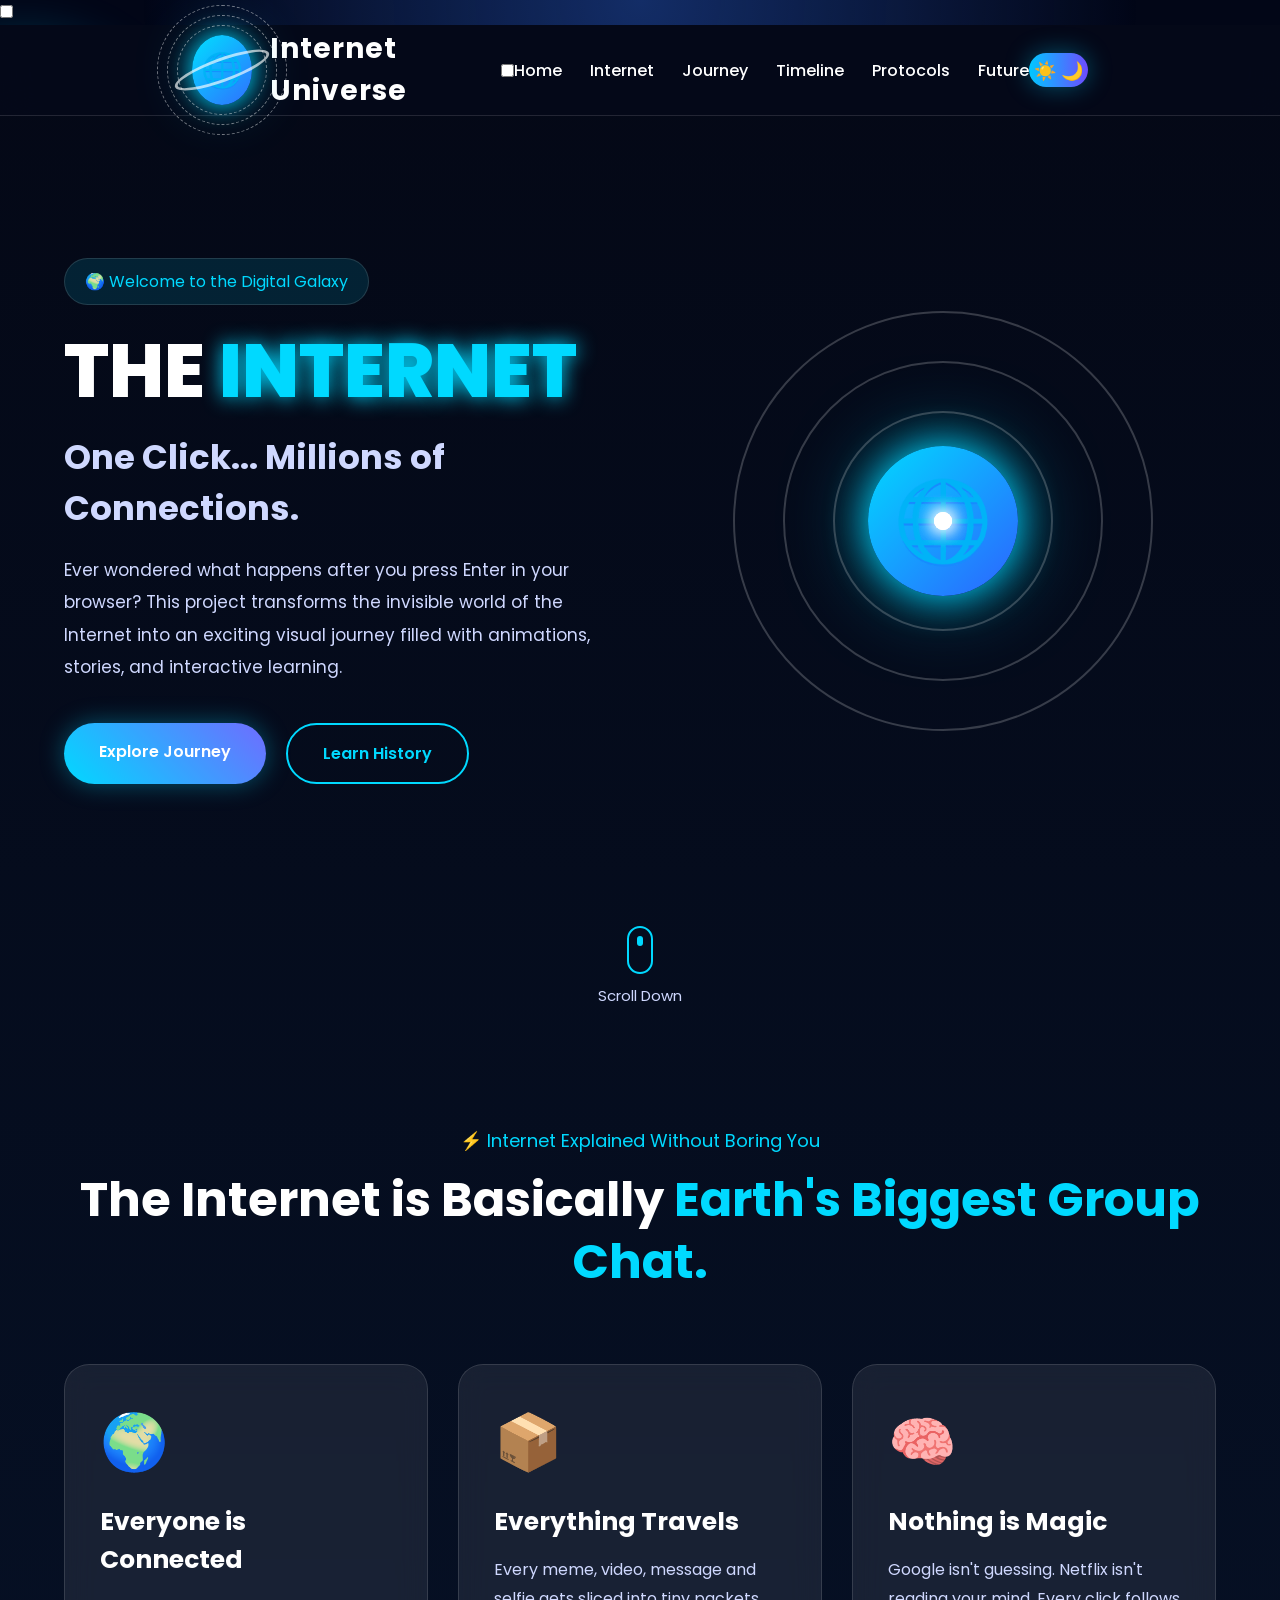
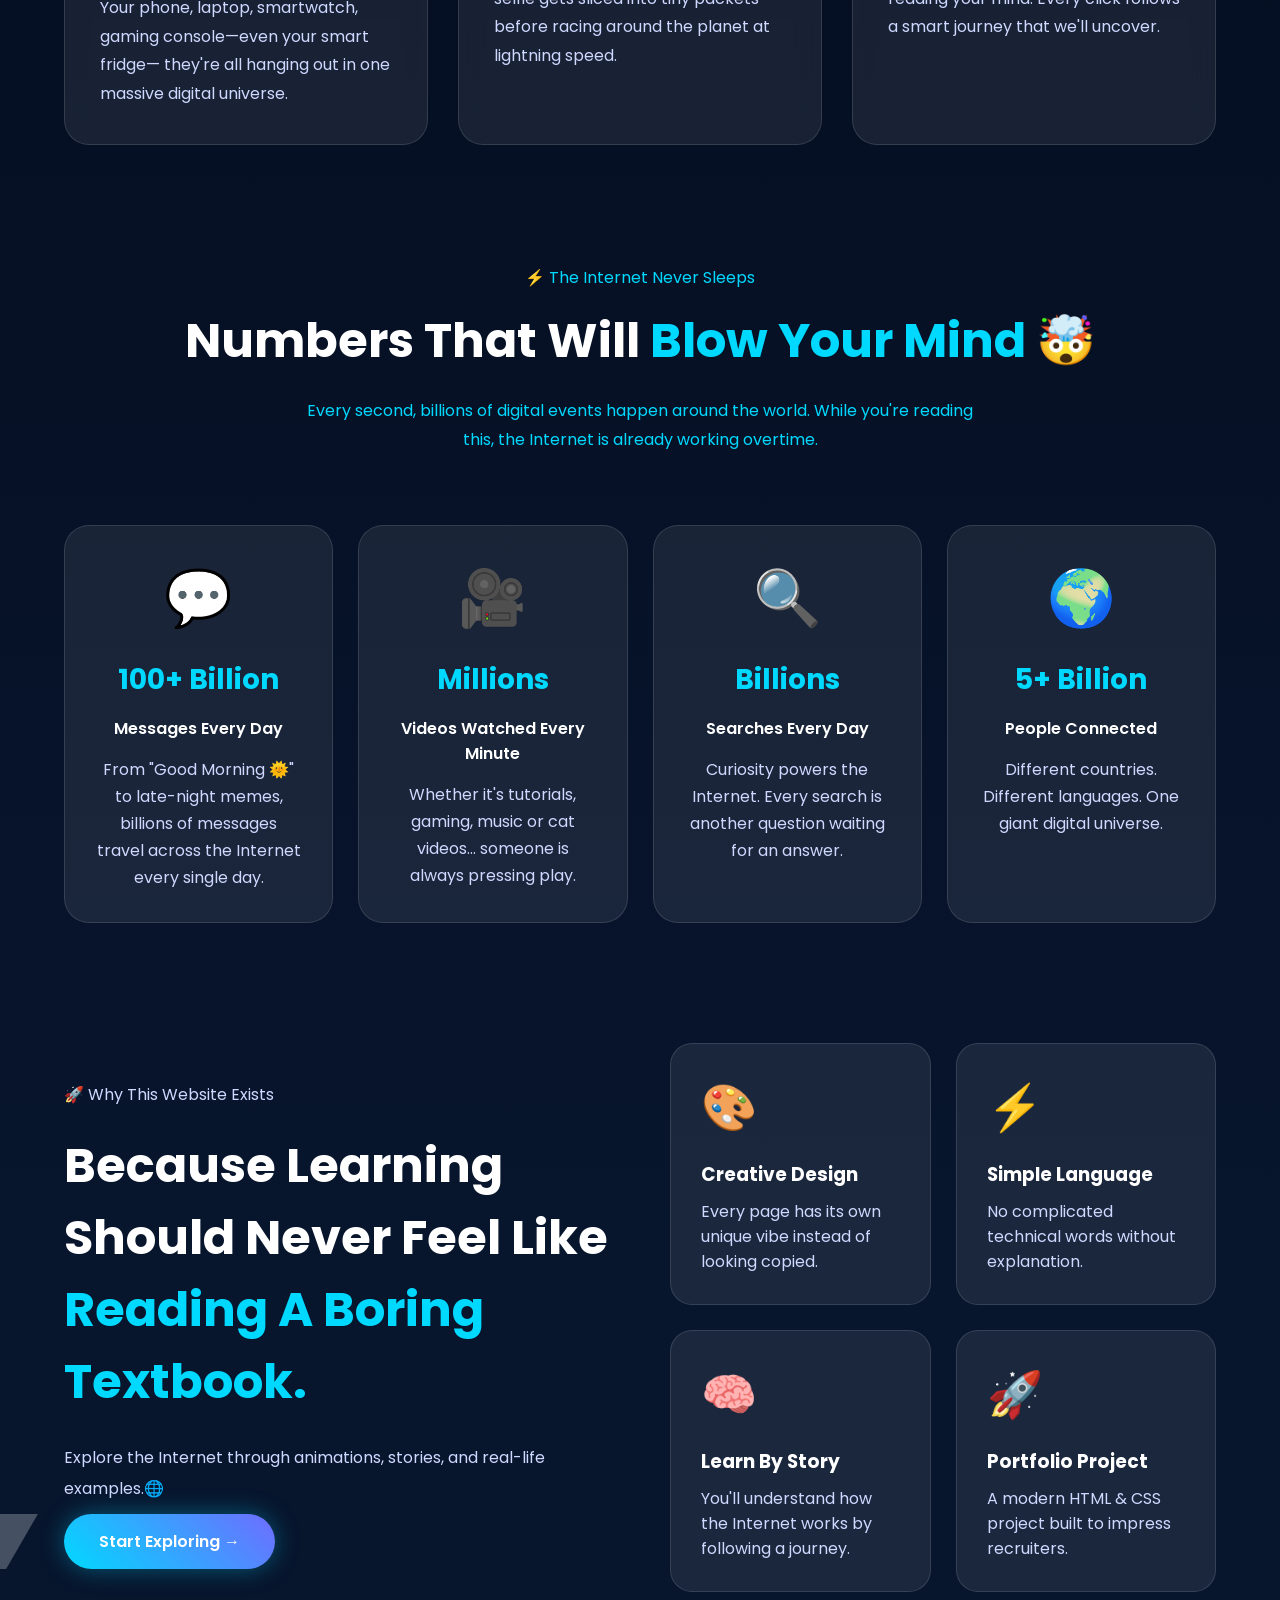
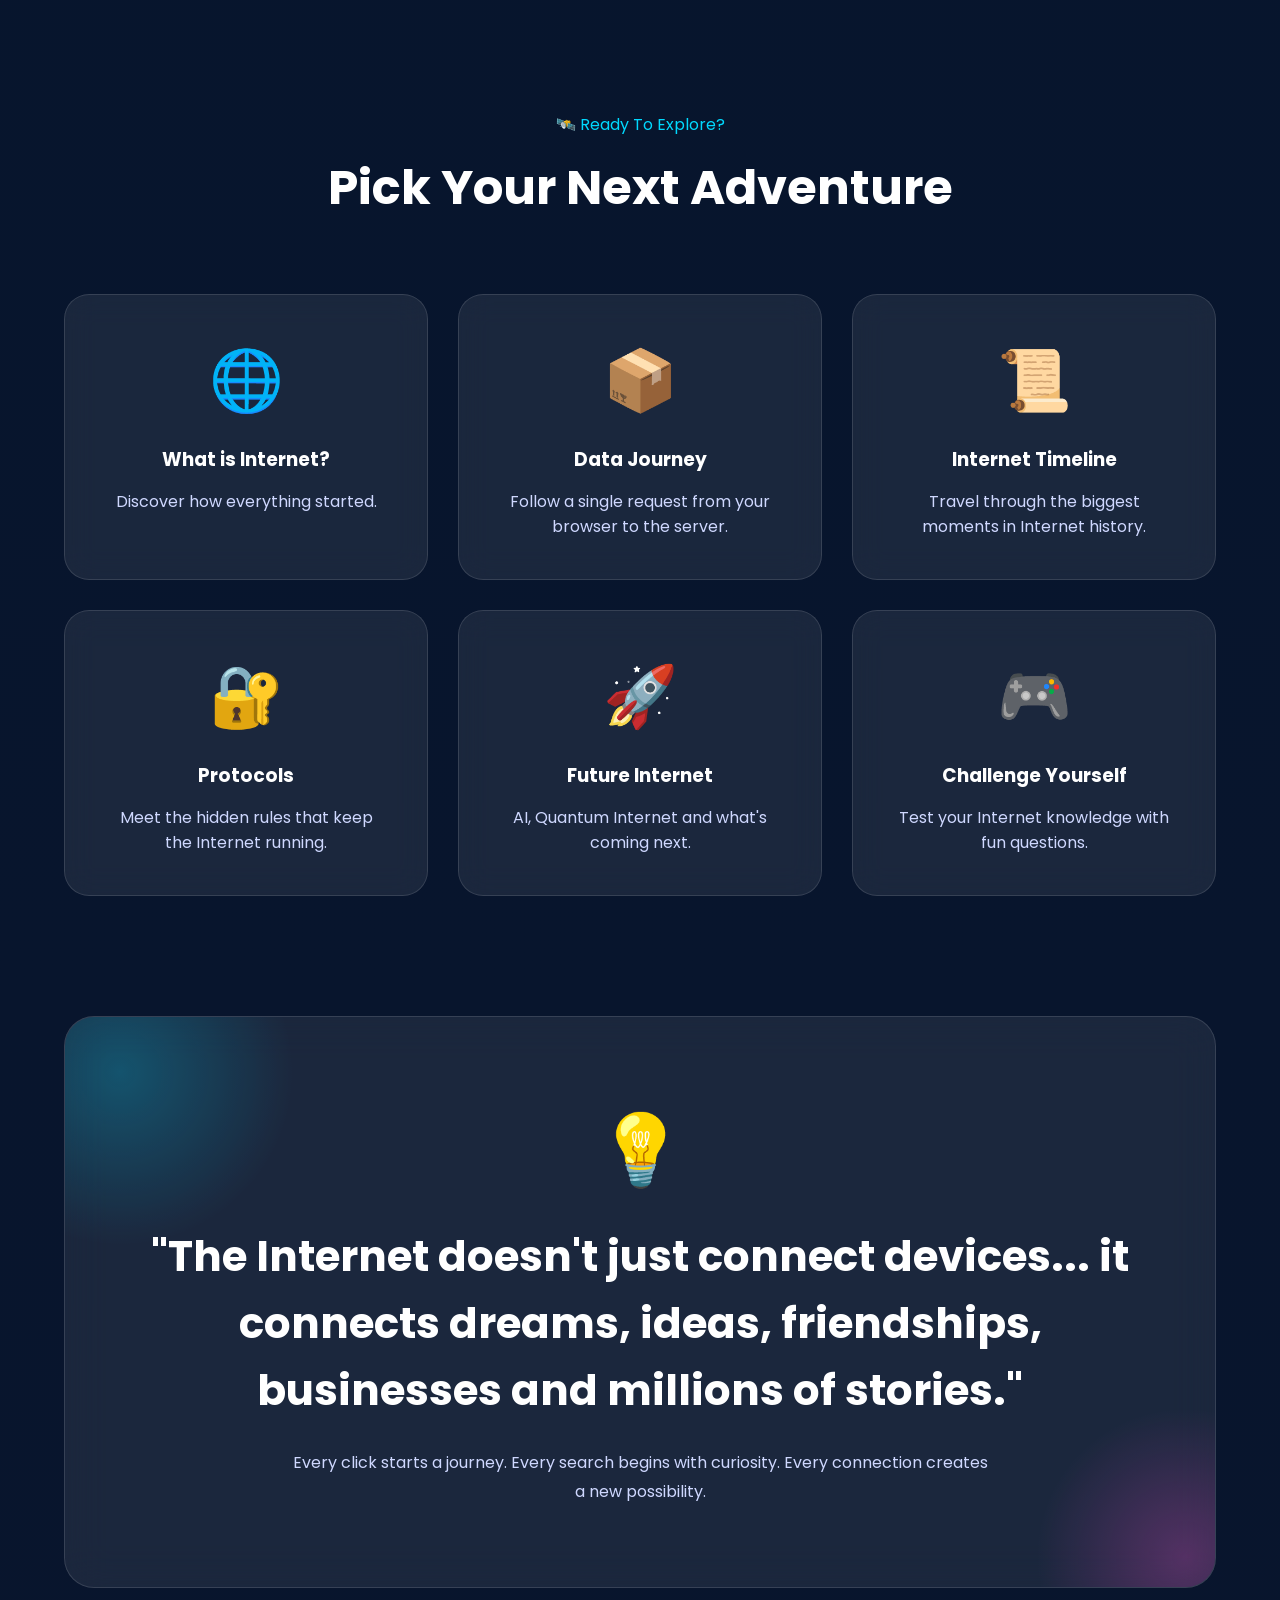
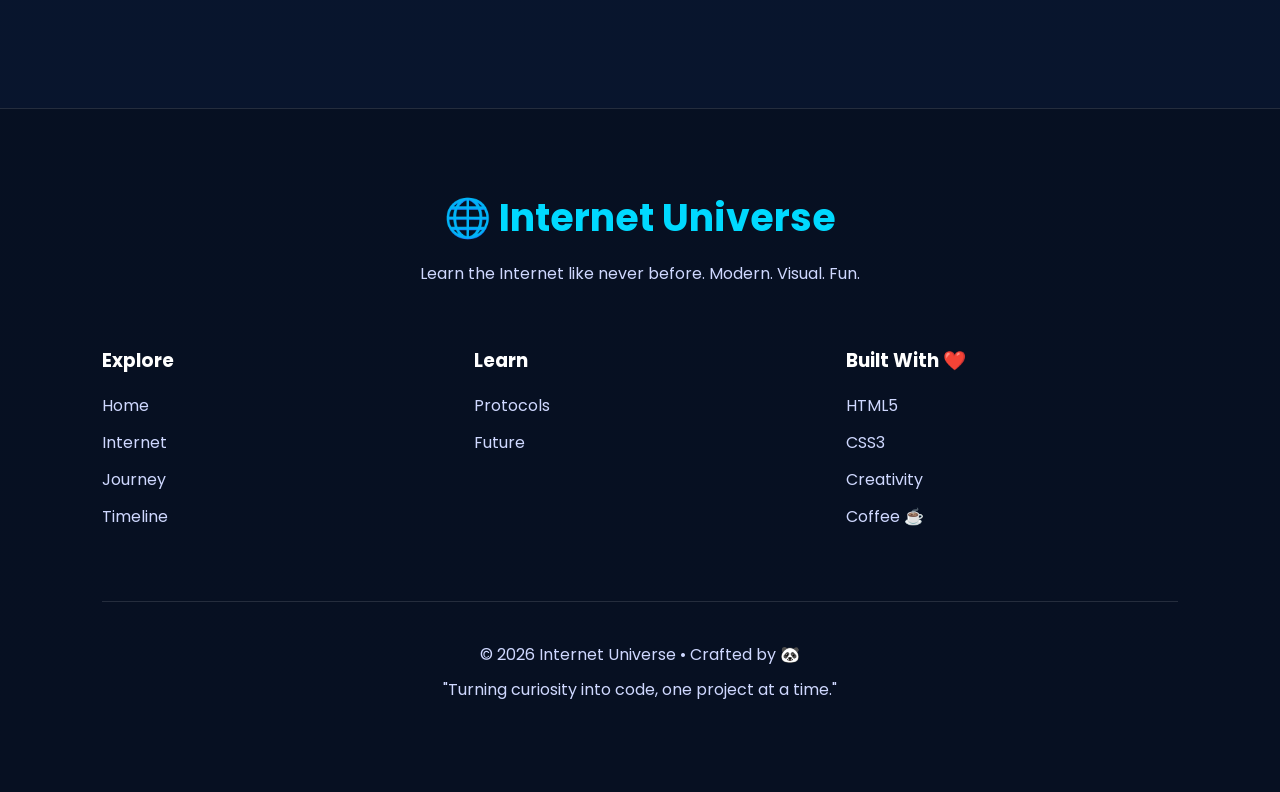
==== index.html @ ca1c76ef "Update index.html" ====
<!DOCTYPE html>
<html lang="en">
<head>
    <meta charset="UTF-8">
    <meta name="viewport" content="width=device-width, initial-scale=1.0">
    <title>Internet Universe | Explore the Digital World</title>

    <link rel="stylesheet" href="style.css">
</head>
<body>

    <!--========================
        CSS Theme Toggle
    =========================-->
<input type="checkbox" id="theme">
<input type="checkbox" id="nav-toggle" class="nav-toggle">

<div class="website">

        <!--========================
              HEADER
        =========================-->

        <header>
            <nav class="navbar">

    <div class="logo">
        <div class="planet">
            <div class="ring"></div>

            <div class="orbit orbit1"></div>
            <div class="orbit orbit2"></div>
            <div class="orbit orbit3"></div>

            <h2>🌐</h2>
        </div>

        <h1>Internet Universe</h1>
    </div>
                
<input type="checkbox" id="nav-toggle" class="nav-toggle">
    <!-- Hamburger -->
    <label for="nav-toggle" class="menu-toggle">
        <span></span>
        <span></span>
        <span></span>
    </label>

    <!-- Navigation -->
    <ul class="nav-links">
        <li><a href="index.html">Home</a></li>
        <li><a href="about.html">Internet</a></li>
        <li><a href="data-travel.html">Journey</a></li>
        <li><a href="timeline.html">Timeline</a></li>
        <li><a href="protocols.html">Protocols</a></li>
        <li><a href="future.html">Future</a></li>
    </ul>

    <label for="theme" class="theme-btn">
        ☀️ 🌙
    </label>

</nav>

        
              
        </header>

        <!--========================
           Animated Background
        =========================-->

        <section class="background">

            <span class="star s1"></span>
            <span class="star s2"></span>
            <span class="star s3"></span>
            <span class="star s4"></span>
            <span class="star s5"></span>
            <span class="star s6"></span>
            <span class="star s7"></span>
            <span class="star s8"></span>
            <span class="star s9"></span>
            <span class="star s10"></span>

            <div class="circle c1"></div>
            <div class="circle c2"></div>
            <div class="circle c3"></div>

        </section>

        <!--========================
             HERO SECTION
        =========================-->

        <section class="hero">

            <div class="hero-left">

                <p class="tag">

                    🌍 Welcome to the Digital Galaxy

                </p>

                <h1>

                    THE <span>INTERNET</span>

                </h1>

                <h2>

                    One Click...
                    Millions of Connections.

                </h2>

                <p class="description">

                    Ever wondered what happens after you press Enter in your browser?

                    This project transforms the invisible world of the Internet into
                    an exciting visual journey filled with animations, stories, and
                    interactive learning.

                </p>

                <div class="buttons">

                    <a href="about.html" class="btn explore">

                        Explore Journey

                    </a>

                    <a href="timeline.html" class="btn learn">

                        Learn History

                    </a>

                </div>

            </div>

            <!--========================
               INTERNET LOGO
            =========================-->

            <div class="hero-right">

                <div class="internet-logo">

                    <div class="outer-ring"></div>

                    <div class="middle-ring"></div>

                    <div class="inner-ring"></div>

                    <div class="globe">

                        🌐

                    </div>

                    <div class="satellite sat1"></div>
                    <div class="satellite sat2"></div>
                    <div class="satellite sat3"></div>

                </div>

            </div>

        </section>

        <!--========================
            Scroll Indicator
        =========================-->

        <div class="scroll">

            <span></span>

            <p>Scroll Down</p>

        </div>

<!--=========================================
        INTERNET IN ONE SENTENCE
==========================================-->

<section class="internet-intro">

    <div class="intro-title">

        <p>⚡ Internet Explained Without Boring You</p>

        <h2>
            The Internet is Basically
            <span>Earth's Biggest Group Chat.</span>
        </h2>

    </div>

    <div class="intro-container">

        <div class="intro-card">

            <div class="emoji">🌍</div>

            <h3>Everyone is Connected</h3>

            <p>

                Your phone, laptop, smartwatch, gaming console—even your smart fridge—
                they're all hanging out in one massive digital universe.

            </p>

        </div>

        <div class="intro-card">

            <div class="emoji">📦</div>

            <h3>Everything Travels</h3>

            <p>

                Every meme, video, message and selfie gets sliced into tiny packets
                before racing around the planet at lightning speed.

            </p>

        </div>

        <div class="intro-card">

            <div class="emoji">🧠</div>

            <h3>Nothing is Magic</h3>

            <p>

                Google isn't guessing.
                Netflix isn't reading your mind.
                Every click follows a smart journey that we'll uncover.

            </p>

        </div>

    </div>

</section>


<!--=========================================
        INTERNET IN NUMBERS
==========================================-->

<section class="internet-stats">

    <div class="section-heading">

        <p>⚡ The Internet Never Sleeps</p>

        <h2>
            Numbers That Will
            <span>Blow Your Mind 🤯</span>
        </h2>

        <p class="section-text">
            Every second, billions of digital events happen around the world.
            While you're reading this, the Internet is already working overtime.
        </p>

    </div>

    <div class="stats-grid">

        <div class="stat-card">

            <div class="stat-icon">💬</div>

            <h3>100+ Billion</h3>

            <span>Messages Every Day</span>

            <p>
                From "Good Morning 🌞" to late-night memes,
                billions of messages travel across the Internet every single day.
            </p>

        </div>

        <div class="stat-card">

            <div class="stat-icon">🎥</div>

            <h3>Millions</h3>

            <span>Videos Watched Every Minute</span>

            <p>
                Whether it's tutorials, gaming, music or cat videos...
                someone is always pressing play.
            </p>

        </div>

        <div class="stat-card">

            <div class="stat-icon">🔍</div>

            <h3>Billions</h3>

            <span>Searches Every Day</span>

            <p>
                Curiosity powers the Internet.
                Every search is another question waiting for an answer.
            </p>

        </div>

        <div class="stat-card">

            <div class="stat-icon">🌍</div>

            <h3>5+ Billion</h3>

            <span>People Connected</span>

            <p>
                Different countries.
                Different languages.
                One giant digital universe.
            </p>

        </div>

    </div>

</section>

<!--=========================================
        WHY THIS WEBSITE?
==========================================-->

<section class="why-section">

    <div class="why-left">

        <p class="mini-title">
            🚀 Why This Website Exists
        </p>

        <h2>

            Because Learning Should Never Feel Like
            <span>Reading A Boring Textbook.</span>

        </h2>

        <p>

           
    Explore the Internet through animations,
    stories,
    and real-life examples.🌐
        </p>
        <br>

        <a href="about.html" class="btn explore">

            Start Exploring →

        </a>

    </div>

    <div class="why-right">

        <div class="feature">

            <div>🎨</div>

            <h3>Creative Design</h3>

            <p>
                Every page has its own unique vibe instead of looking copied.
            </p>

        </div>

        <div class="feature">

            <div>⚡</div>

            <h3>Simple Language</h3>

            <p>
                No complicated technical words without explanation.
            </p>

        </div>

        <div class="feature">

            <div>🧠</div>

            <h3>Learn By Story</h3>

            <p>
                You'll understand how the Internet works by following a journey.
            </p>

        </div>

        <div class="feature">

            <div>🚀</div>

            <h3>Portfolio Project</h3>

            <p>
                A modern HTML & CSS project built to impress recruiters.
            </p>

        </div>

    </div>

</section>

<!--=========================================
        EXPLORE THE UNIVERSE
==========================================-->

<section class="explore-pages">

    <div class="section-heading">

        <p>🛰️ Ready To Explore?</p>

        <h2>

            Pick Your Next Adventure

        </h2>

    </div>

    <div class="page-grid">

        <a href="about.html" class="page-card">

            <div>🌐</div>

            <h3>What is Internet?</h3>

            <p>
                Discover how everything started.
            </p>

        </a>

        <a href="data-travel.html" class="page-card">

            <div>📦</div>

            <h3>Data Journey</h3>

            <p>
                Follow a single request from your browser to the server.
            </p>

        </a>

        <a href="timeline.html" class="page-card">

            <div>📜</div>

            <h3>Internet Timeline</h3>

            <p>
                Travel through the biggest moments in Internet history.
            </p>

        </a>

        <a href="protocols.html" class="page-card">

            <div>🔐</div>

            <h3>Protocols</h3>

            <p>
                Meet the hidden rules that keep the Internet running.
            </p>

        </a>

        <a href="future.html" class="page-card">

            <div>🚀</div>

            <h3>Future Internet</h3>

            <p>
                AI, Quantum Internet and what's coming next.
            </p>

        </a>

        <a href="quiz.html" class="page-card">

            <div>🎮</div>

            <h3>Challenge Yourself</h3>

            <p>
                Test your Internet knowledge with fun questions.
            </p>

        </a>

    </div>

</section>
<!--=========================================
            DIGITAL QUOTE SECTION
==========================================-->

<section class="digital-quote">

    <div class="quote-box">

        <span class="quote-icon">💡</span>

        <h2>

            "The Internet doesn't just connect devices...

            it connects dreams, ideas, friendships,

            businesses and millions of stories."

        </h2>

        <p>

            Every click starts a journey.
            Every search begins with curiosity.
            Every connection creates a new possibility.

        </p>

    </div>

</section>

<!--=========================================
        DEVELOPER SECTION
==========================================-->
<!-- 
<section class="developer">

    <div class="developer-card">

        <div class="developer-avatar">

            👨‍💻

        </div>

        <h2>

            Hey Explorer! 👋

        </h2>

        <p>

            Thanks for scrolling all the way down.
            That already makes you more curious than most people.

        </p>

        <p>

            I'm <strong>Nikki Singh</strong>,
            a BCA student who believes learning should never feel boring.

        </p>

        <p>

            Instead of creating another textbook-style website,
            I wanted to build something that actually feels alive. -->

        <!-- </p>

        <p>

            Every glowing animation...
            every orbit...
            every design choice...
            was built using only HTML & CSS.

            No JavaScript.
            Just creativity, patience and lots of debugging 😂☕ -->
<!-- 
        </p>

        <div class="developer-tags">

            <span>HTML5</span>

            <span>CSS3</span>

            <span>UI Design</span>

            <span>Creative Coding</span>

            <span>Problem Solver</span>

        </div>

    </div>

</section> -->

<!--=========================================
                FOOTER
==========================================-->

<footer class="footer">

    <div class="footer-top">

        <h2>

            🌐 Internet Universe

        </h2>

        <p>

            Learn the Internet like never before.

            Modern.
            Visual.
            Fun.

        </p>

    </div>

    <div class="footer-links">

        <div>

            <h3>Explore</h3>

            <a href="index.html">Home</a>

            <a href="about.html">Internet</a>

            <a href="data-journey.html">Journey</a>

            <a href="timeline.html">Timeline</a>

        </div>

        <div>

            <h3>Learn</h3>

            <a href="protocols.html">Protocols</a>

            <a href="future.html">Future</a>

         

        </div>

        <div>

            <h3>Built With ❤️</h3>

            <p>HTML5</p>

            <p>CSS3</p>

            <p>Creativity</p>

            <p>Coffee ☕</p>

        </div>

    </div>

    <div class="footer-bottom">

        <p>

            © 2026 Internet Universe • Crafted by
            <strong>🐼</strong>

        </p>

        <p>

            "Turning curiosity into code,
            one project at a time."

        </p>

    </div>

</footer>

</div>



</body>

</html>
---- style.css ----
/*==========================================
        GOOGLE FONT
==========================================*/
@import url('https://fonts.googleapis.com/css2?family=Poppins:wght@300;400;500;600;700;800&display=swap');

/*==========================================
        RESET
==========================================*/
*{
    margin:0;
    padding:0;
    box-sizing:border-box;
    font-family:'Poppins',sans-serif;
    scroll-behavior:smooth;
}

html{
    overflow-x:hidden;
}

body{
    overflow-x:hidden;
    background:#020617;
}

/*==========================================
        THEME VARIABLES
==========================================*/

.website{

--bg:#050816;
--bg2:#0b1028;
--card:rgba(255,255,255,.08);

--text:#ffffff;
--para:#cfd8ff;

--primary:#00d9ff;
--secondary:#6f6cff;
--pink:#ff4fd8;

--shadow:0 0 25px rgba(0,217,255,.35);

--border:rgba(255,255,255,.12);

background:linear-gradient(180deg,#040816,#07152d,#09152d);

color:var(--text);

min-height:100vh;

position:relative;

transition:.6s;
}

/*==========================
      DAY MODE
==========================*/

#theme{
display:none;
}

#theme:checked~.website{

--bg:#eef6ff;
--bg2:#dfefff;
--card:rgba(255,255,255,.8);

--text:#16203a;
--para:#45546e;

--primary:#0066ff;
--secondary:#00b8ff;
--pink:#ff4ba5;

--shadow:0 10px 35px rgba(0,0,0,.12);

--border:rgba(0,0,0,.08);

background:linear-gradient(180deg,#d9f2ff,#eef8ff,#ffffff);

}

/*==========================================
        CUSTOM SCROLLBAR
==========================================*/

::-webkit-scrollbar{
width:10px;
}

::-webkit-scrollbar-track{
background:#08111d;
}

::-webkit-scrollbar-thumb{
background:linear-gradient(var(--primary),var(--secondary));
border-radius:20px;
}

/*==========================================
        BACKGROUND
==========================================*/

.background{

position:fixed;

top:0;
left:0;

width:100%;
height:100%;

overflow:hidden;

z-index:-2;

background:
radial-gradient(circle at top,#132d67 0%,transparent 45%),
radial-gradient(circle at bottom,#0d1740 0%,transparent 50%);

}

/*==========================================
        STARS
==========================================*/

.star{

position:absolute;

background:#fff;

border-radius:50%;

animation:twinkle 4s infinite;

box-shadow:0 0 12px white;

}

.s1{
width:3px;
height:3px;
top:8%;
left:8%;
animation-duration:3s;
}

.s2{
width:2px;
height:2px;
top:20%;
left:40%;
}

.s3{
width:4px;
height:4px;
top:12%;
right:15%;
animation-duration:5s;
}

.s4{
width:3px;
height:3px;
top:55%;
left:18%;
}

.s5{
width:2px;
height:2px;
top:70%;
left:50%;
}

.s6{
width:5px;
height:5px;
top:82%;
right:12%;
}

.s7{
width:3px;
height:3px;
top:35%;
right:28%;
}

.s8{
width:2px;
height:2px;
top:62%;
right:42%;
}

.s9{
width:4px;
height:4px;
top:42%;
left:72%;
}

.s10{
width:3px;
height:3px;
bottom:8%;
left:82%;
}

/*==========================================
        FLOATING CIRCLES
==========================================*/

.circle{

position:absolute;

border-radius:50%;

filter:blur(30px);

opacity:.35;

animation:float 8s ease-in-out infinite;

}

.c1{

width:250px;
height:250px;

background:#00c8ff;

top:5%;
left:-100px;

}

.c2{

width:350px;
height:350px;

background:#6548ff;

bottom:-100px;
right:-120px;

animation-delay:2s;

}

.c3{

width:180px;
height:180px;

background:#ff49cf;

left:40%;
bottom:10%;

animation-delay:4s;

}

/*==========================================
            HEADER
==========================================*/

header{

width:100%;

position:sticky;

top:0;

z-index:999;

backdrop-filter:blur(18px);

background:rgba(6,10,28,.55);

border-bottom:1px solid var(--border);

transition:.5s;

}

#theme:checked~.website header{

background:rgba(255,255,255,.6);

}

/*==========================================
            NAVBAR
==========================================*/

.navbar{

width:70%;

margin:auto;

height:90px;

display:flex;

align-items:center;

justify-content:space-between;

}

.logo{

display:flex;

align-items:center;

gap:18px;

}

.logo h1{

font-size:28px;

font-weight:700;

color:var(--text);

letter-spacing:1px;
}

    @media (max-width:768px){

    .navbar{
        width:95%;
        height:auto;
        padding:15px 20px;
        flex-direction:column;
        gap:20px;
    }

    .logo{
        gap:12px;
    }

    .logo h1{
        font-size:22px;
    }

    .planet{
        width:55px;
        height:55px;
    }

    .planet h2{
        font-size:26px;
    }

    .ring{
        width:80px;
        height:18px;
    }

    .orbit1{
        width:70px;
        height:70px;
    }

    .orbit2{
        width:90px;
        height:90px;
    }

    .orbit3{
        width:110px;
        height:110px;
    }

    .navbar ul{
        width:100%;
        display:flex;
        flex-direction:column;
        align-items:center;
        gap:15px;
    }

    .navbar ul li a{
        font-size:16px;
    }

    .theme-btn{
        width:60px;
        height:30px;
        font-size:16px;
    }
}

  
/*==========================================
            PLANET LOGO
==========================================*/

.planet{

width:70px;

height:70px;

border-radius:50%;

background:linear-gradient(135deg,#00e0ff,#2f6fff);

position:relative;

display:flex;

justify-content:center;

align-items:center;

box-shadow:
0 0 25px #00d9ff,
0 0 60px rgba(0,217,255,.3);

animation:planetRotate 12s linear infinite;

}

.planet h2{

font-size:34px;

animation:glow 3s infinite;

}

.ring{

position:absolute;

width:100px;

height:24px;

border:3px solid rgba(255,255,255,.65);

border-radius:50%;

transform:rotate(-20deg);

}

.orbit{

position:absolute;

border:1px dashed rgba(255,255,255,.45);

border-radius:50%;

animation:spin linear infinite;

}

.orbit1{

width:90px;
height:90px;
animation-duration:10s;

}

.orbit2{

width:110px;
height:110px;
animation-duration:15s;

}

.orbit3{

width:130px;
height:130px;
animation-duration:20s;

}

.dot{

position:absolute;

width:8px;
height:8px;

background:#fff;

border-radius:50%;

box-shadow:0 0 12px white;

}

.dot1{

top:-4px;
left:50%;

}

.dot2{

bottom:15px;
right:-4px;

}

.dot3{

left:-4px;
top:45%;

}

/*==========================================
        NAV LINKS
==========================================*/

.navbar ul{

display:flex;

gap:28px;

list-style:none;

}

.navbar ul li a{

text-decoration:none;

color:var(--text);

font-weight:500;

transition:.4s;

position:relative;

}

.navbar ul li a::after{

content:"";

position:absolute;

left:0;
bottom:-6px;

width:0%;

height:2px;

background:var(--primary);

transition:.4s;

}

.navbar ul li a:hover{

color:var(--primary);

}

.navbar ul li a:hover::after{

width:100%;

}

/*==========================================
        THEME BUTTON
==========================================*/

.theme-btn{

width:68px;

height:34px;

background:linear-gradient(90deg,#00c8ff,#6d4bff);

border-radius:50px;

display:flex;

align-items:center;

justify-content:center;

cursor:pointer;

font-size:18px;

box-shadow:var(--shadow);

transition:.4s;

}

.theme-btn:hover{

transform:scale(1.08);

}

/*==========================================
        ANIMATIONS
==========================================*/

@keyframes twinkle{

0%,100%{
opacity:.2;
transform:scale(.8);
}

50%{
opacity:1;
transform:scale(1.6);
}

}

@keyframes float{

0%,100%{
transform:translateY(0);
}

50%{
transform:translateY(-35px);
}

}

@keyframes spin{

from{
transform:rotate(0);
}

to{
transform:rotate(360deg);
}

}

@keyframes planetRotate{

from{
transform:rotate(0);
}

to{
transform:rotate(360deg);
}

}

@keyframes glow{

0%,100%{
filter:drop-shadow(0 0 8px white);
}

50%{
filter:drop-shadow(0 0 22px #00d9ff);
}

}

/*==========================================
            HERO SECTION
==========================================*/

.hero{
    width:90%;
    margin:auto;
    min-height:90vh;
    display:flex;
    align-items:center;
    justify-content:space-between;
    gap:60px;
    padding:80px 0;
}

.hero-left,
.hero-right{
    flex:1;
}

/*==========================================
            HERO TEXT
==========================================*/

.tag{
    display:inline-block;
    padding:10px 20px;
    border-radius:30px;
    background:rgba(0,217,255,.12);
    border:1px solid var(--border);
    color:var(--primary);
    margin-bottom:25px;
    animation:fadeDown 1s ease;
}

.hero-left h1{
    font-size:75px;
    line-height:1.1;
    font-weight:800;
    color:var(--text);
    animation:slideLeft 1s ease;
}

.hero-left h1 span{
    color:var(--primary);
    text-shadow:0 0 20px var(--primary);
    animation:glowText 3s infinite;
}

.hero-left h2{
    font-size:34px;
    color:var(--para);
    margin:20px 0;
    animation:slideLeft 1.2s ease;
}

.description{
    color:var(--para);
    line-height:1.9;
    font-size:17px;
    max-width:600px;
    animation:slideLeft 1.4s ease;
}

/*==========================================
            BUTTONS
==========================================*/

.buttons{
    display:flex;
    gap:20px;
    margin-top:40px;
}

.btn{
    text-decoration:none;
    padding:16px 35px;
    border-radius:50px;
    font-weight:600;
    transition:.4s;
    position:relative;
    overflow:hidden;
}

.explore{
    background:linear-gradient(45deg,var(--primary),var(--secondary));
    color:#fff;
    box-shadow:var(--shadow);
}

.learn{
    border:2px solid var(--primary);
    color:var(--primary);
}

.btn::before{
    content:"";
    position:absolute;
    top:0;
    left:-120%;
    width:100%;
    height:100%;
    background:rgba(255,255,255,.25);
    transform:skewX(-30deg);
    transition:.6s;
}

.btn:hover::before{
    left:120%;
}

.btn:hover{
    transform:translateY(-8px);
}

.explore:hover{
    box-shadow:0 0 40px var(--primary);
}

.learn:hover{
    background:var(--primary);
    color:#fff;
}

/*==========================================
        INTERNET LOGO
==========================================*/

.hero-right{
    display:flex;
    justify-content:center;
    align-items:center;
}

.internet-logo{
    width:420px;
    height:420px;
    position:relative;
    display:flex;
    justify-content:center;
    align-items:center;
    animation:floatLogo 6s ease-in-out infinite;
}

/*==========================================
            RINGS
==========================================*/

.outer-ring,
.middle-ring,
.inner-ring{
    position:absolute;
    border-radius:50%;
    border:2px solid rgba(255,255,255,.2);
}

.outer-ring{
    width:420px;
    height:420px;
    animation:rotateRing 20s linear infinite;
}

.middle-ring{
    width:320px;
    height:320px;
    animation:rotateReverse 15s linear infinite;
}

.inner-ring{
    width:220px;
    height:220px;
    animation:rotateRing 10s linear infinite;
}

/*==========================================
            GLOBE
==========================================*/

.globe{
    width:150px;
    height:150px;
    border-radius:50%;
    background:linear-gradient(135deg,#00d9ff,#2d63ff);
    display:flex;
    justify-content:center;
    align-items:center;
    font-size:80px;
    box-shadow:
    0 0 40px #00d9ff,
    0 0 90px rgba(0,217,255,.4);
    animation:planetSpin 12s linear infinite;
}

/*==========================================
        SATELLITES
==========================================*/

.satellite{
    width:18px;
    height:18px;
    border-radius:50%;
    background:#fff;
    position:absolute;
    box-shadow:0 0 18px white;
}

.sat1{
    animation:orbit1 10s linear infinite;
}

.sat2{
    animation:orbit2 14s linear infinite;
}

.sat3{
    animation:orbit3 18s linear infinite;
}

/*==========================================
        SCROLL
==========================================*/

.scroll{
    display:flex;
    flex-direction:column;
    align-items:center;
    gap:10px;
    margin-bottom:60px;
    animation:bounce 2s infinite;
}

.scroll span{
    width:26px;
    height:48px;
    border:2px solid var(--primary);
    border-radius:20px;
    position:relative;
}

.scroll span::before{
    content:"";
    width:6px;
    height:10px;
    background:var(--primary);
    position:absolute;
    left:50%;
    transform:translateX(-50%);
    top:8px;
    border-radius:20px;
    animation:wheel 2s infinite;
}

.scroll p{
    color:var(--para);
    font-size:15px;
}

/*==========================================
        HERO ANIMATIONS
==========================================*/

@keyframes slideLeft{
    from{
        opacity:0;
        transform:translateX(-70px);
    }
    to{
        opacity:1;
        transform:translateX(0);
    }
}

@keyframes fadeDown{
    from{
        opacity:0;
        transform:translateY(-40px);
    }
    to{
        opacity:1;
        transform:translateY(0);
    }
}

@keyframes glowText{
    0%,100%{
        text-shadow:0 0 15px var(--primary);
    }
    50%{
        text-shadow:
        0 0 30px var(--primary),
        0 0 60px var(--secondary);
    }
}

@keyframes floatLogo{
    0%,100%{
        transform:translateY(0);
    }
    50%{
        transform:translateY(-20px);
    }
}

@keyframes rotateRing{
    from{
        transform:rotate(0deg);
    }
    to{
        transform:rotate(360deg);
    }
}

@keyframes rotateReverse{
    from{
        transform:rotate(360deg);
    }
    to{
        transform:rotate(0deg);
    }
}

@keyframes planetSpin{
    from{
        transform:rotate(0deg);
    }
    to{
        transform:rotate(360deg);
    }
}

@keyframes orbit1{
    from{transform:rotate(0deg) translateX(210px) rotate(0deg);}
    to{transform:rotate(360deg) translateX(210px) rotate(-360deg);}
}

@keyframes orbit2{
    from{transform:rotate(0deg) translateX(160px) rotate(0deg);}
    to{transform:rotate(-360deg) translateX(160px) rotate(360deg);}
}

@keyframes orbit3{
    from{transform:rotate(0deg) translateX(110px) rotate(0deg);}
    to{transform:rotate(360deg) translateX(110px) rotate(-360deg);}
}

@keyframes bounce{
    0%,100%{
        transform:translateY(0);
    }
    50%{
        transform:translateY(12px);
    }
}

@keyframes wheel{
    0%{
        opacity:0;
        top:8px;
    }
    50%{
        opacity:1;
    }
    100%{
        opacity:0;
        top:26px;
    }
}
/*==========================================
        INTERNET INTRO
==========================================*/

.internet-intro{
    width:90%;
    margin:120px auto;
}

.intro-title{
    text-align:center;
    margin-bottom:70px;
}

.intro-title p{
    color:var(--primary);
    font-size:18px;
    margin-bottom:15px;
}

.intro-title h2{
    font-size:48px;
    color:var(--text);
    line-height:1.3;
}

.intro-title span{
    color:var(--primary);
}

.intro-container{
    display:grid;
    grid-template-columns:repeat(3,1fr);
    gap:30px;
}

.intro-card{
    background:var(--card);
    border:1px solid var(--border);
    backdrop-filter:blur(15px);
    border-radius:25px;
    padding:35px;
    transition:.4s;
    position:relative;
    overflow:hidden;
}

.intro-card::before{
    content:"";
    position:absolute;
    inset:0;
    background:linear-gradient(135deg,
    rgba(0,217,255,.15),
    transparent,
    rgba(111,108,255,.15));
    opacity:0;
    transition:.5s;
}

.intro-card:hover::before{
    opacity:1;
}

.intro-card:hover{
    transform:translateY(-15px);
    box-shadow:var(--shadow);
}

.emoji{
    font-size:55px;
    margin-bottom:20px;
}

.intro-card h3{
    color:var(--text);
    margin-bottom:15px;
    font-size:25px;
}

.intro-card p{
    color:var(--para);
    line-height:1.8;
}

/*==========================================
        INTERNET STATS
==========================================*/

.internet-stats{
    width:90%;
    margin:120px auto;
}

.section-heading{
    text-align:center;
    margin-bottom:70px;
}

.section-heading p{
    color:var(--primary);
    margin-bottom:15px;
}

.section-heading h2{
    color:var(--text);
    font-size:48px;
}

.section-heading span{
    color:var(--primary);
}

.section-text{
    color:var(--para);
    max-width:700px;
    margin:20px auto 0;
    line-height:1.8;
}

.stats-grid{
    display:grid;
    grid-template-columns:repeat(4,1fr);
    gap:25px;
}

.stat-card{
    background:var(--card);
    border:1px solid var(--border);
    border-radius:25px;
    padding:30px;
    text-align:center;
    transition:.4s;
}

.stat-card:hover{
    transform:translateY(-15px);
    box-shadow:0 0 35px rgba(0,217,255,.25);
}

.stat-icon{
    font-size:55px;
    margin-bottom:20px;
}

.stat-card h3{
    color:var(--primary);
    font-size:28px;
}

.stat-card span{
    display:block;
    margin:15px 0;
    color:var(--text);
    font-weight:600;
}

.stat-card p{
    color:var(--para);
    line-height:1.7;
}

/*==========================================
        WHY SECTION
==========================================*/

.why-section{
    width:90%;
    margin:120px auto;
    display:grid;
    grid-template-columns:1fr 1fr;
    gap:60px;
    align-items:center;
}

.mini-title{
    color:var(--primary);
    margin-bottom:20px;
}

.why-left h2{
    font-size:48px;
    color:var(--text);
    margin-bottom:25px;
}

.why-left span{
    color:var(--primary);
}

.why-left p{
    color:var(--para);
    line-height:1.9;
}

.why-right{
    display:grid;
    grid-template-columns:repeat(2,1fr);
    gap:25px;
}

.feature{
    background:var(--card);
    border:1px solid var(--border);
    padding:30px;
    border-radius:22px;
    transition:.4s;
}

.feature div{
    font-size:45px;
    margin-bottom:18px;
}

.feature h3{
    color:var(--text);
    margin-bottom:10px;
}

.feature p{
    color:var(--para);
}

.feature:hover{
    transform:translateY(-12px);
    box-shadow:var(--shadow);
}

/*==========================================
        EXPLORE SECTION
==========================================*/

.explore-pages{
    width:90%;
    margin:120px auto;
}

.page-grid{
    display:grid;
    grid-template-columns:repeat(3,1fr);
    gap:30px;
}

.page-card{
    background:var(--card);
    border:1px solid var(--border);
    backdrop-filter:blur(15px);
    padding:40px;
    border-radius:25px;
    text-align:center;
    text-decoration:none;
    transition:.4s;
}

.page-card div{
    font-size:60px;
    margin-bottom:20px;
}

.page-card h3{
    color:var(--text);
    margin-bottom:15px;
}

.page-card p{
    color:var(--para);
}

.page-card:hover{
    transform:translateY(-15px) scale(1.03);
    box-shadow:0 0 40px rgba(0,217,255,.3);
}
/*=========================
      MOBILE NAVBAR
==========================*/

 


/*==========================================
        MOBILE RESPONSIVE
==========================================*/

@media(max-width:992px){

.hero{
    flex-direction:column;
    text-align:center;
}

.intro-container,
.stats-grid,
.page-grid{
    grid-template-columns:repeat(2,1fr);
}

.why-section{
    grid-template-columns:1fr;
}

.why-right{
    grid-template-columns:repeat(2,1fr);
}

.hero-left h1{
    font-size:60px;
}

.internet-logo{
    width:340px;
    height:340px;
}

}

@media(max-width:768px){

.hero{
    padding:60px 0;
}

.hero-left h1{
    font-size:42px;
}

.hero-left h2{
    font-size:24px;
}

.intro-title h2,
.section-heading h2,
.why-left h2{
    font-size:32px;
}

.intro-container,
.stats-grid,
.page-grid,
.why-right{
    grid-template-columns:1fr;
}

.buttons{
    flex-direction:column;
    align-items:center;
}

.btn{
    width:220px;
    text-align:center;
}

.internet-logo{
    width:280px;
    height:280px;
}

.outer-ring{
    width:280px;
    height:280px;
}

.middle-ring{
    width:220px;
    height:220px;
}

.inner-ring{
    width:160px;
    height:160px;
}

.globe{
    width:110px;
    height:110px;
    font-size:60px;
}

}

@media(max-width:480px){

.hero,
.internet-intro,
.internet-stats,
.why-section,
.explore-pages{
    width:94%;
}

.hero-left h1{
    font-size:34px;
}

.hero-left h2{
    font-size:20px;
}

.description{
    font-size:15px;
}

.intro-title h2,
.section-heading h2,
.why-left h2{
    font-size:28px;
}

.intro-card,
.stat-card,
.feature,
.page-card{
    padding:22px;
}

.emoji,
.stat-icon{
    font-size:45px;
}

.page-card div{
    font-size:50px;
}

}
/*==========================================
        DIGITAL QUOTE SECTION
==========================================*/

.digital-quote{
    width:90%;
    margin:120px auto;
}

.quote-box{
    position:relative;
    text-align:center;
    padding:80px 50px;
    border-radius:30px;
    overflow:hidden;
    background:var(--card);
    border:1px solid var(--border);
    backdrop-filter:blur(20px);
}

.quote-box::before{
    content:"";
    position:absolute;
    width:350px;
    height:350px;
    background:radial-gradient(var(--primary),transparent 70%);
    left:-120px;
    top:-120px;
    opacity:.25;
    animation:float 8s infinite;
}

.quote-box::after{
    content:"";
    position:absolute;
    width:300px;
    height:300px;
    background:radial-gradient(var(--pink),transparent 70%);
    right:-120px;
    bottom:-120px;
    opacity:.25;
    animation:float 10s infinite reverse;
}

.quote-icon{
    font-size:70px;
    display:block;
    margin-bottom:20px;
    animation:pulse 2s infinite;
}

.quote-box h2{
    color:var(--text);
    font-size:42px;
    line-height:1.6;
    margin-bottom:25px;
}

.quote-box p{
    color:var(--para);
    line-height:1.8;
    max-width:700px;
    margin:auto;
}

/*==========================================
            FOOTER
==========================================*/

.footer{
    margin-top:120px;
    padding:80px 8%;
    background:rgba(0,0,0,.25);
    border-top:1px solid var(--border);
}

.footer-top{
    text-align:center;
    margin-bottom:60px;
}

.footer-top h2{
    color:var(--primary);
    font-size:38px;
    margin-bottom:15px;
}

.footer-top p{
    color:var(--para);
}

.footer-links{
    display:grid;
    grid-template-columns:repeat(3,1fr);
    gap:40px;
}

.footer-links h3{
    color:var(--text);
    margin-bottom:18px;
}

.footer-links a{
    display:block;
    color:var(--para);
    text-decoration:none;
    margin:12px 0;
    transition:.35s;
}

.footer-links a:hover{
    color:var(--primary);
    padding-left:8px;
}

.footer-links p{
    color:var(--para);
    margin:12px 0;
}

.footer-bottom{
    margin-top:60px;
    border-top:1px solid var(--border);
    padding-top:30px;
    text-align:center;
}

.footer-bottom p{
    color:var(--para);
    margin:10px 0;
}

/*==========================================
        FLOATING STARS
==========================================*/

.background::before,
.background::after{
    content:"";
    position:absolute;
    inset:0;
    background-image:
    radial-gradient(white 1px,transparent 1px),
    radial-gradient(#00d9ff 1px,transparent 1px);
    background-size:120px 120px,180px 180px;
    opacity:.08;
    animation:moveStars 80s linear infinite;
}

.background::after{
    animation-direction:reverse;
    opacity:.05;
}

/*==========================================
        SECTION ANIMATION
==========================================*/

.hero,
.internet-intro,
.internet-stats,
.why-section,
.explore-pages,
.digital-quote,
.footer{
    animation:fadeUp 1s ease;
}

/*==========================================
        HOVER GLOW
==========================================*/

.intro-card:hover,
.stat-card:hover,
.feature:hover,
.page-card:hover,
.quote-box:hover{
    box-shadow:
    0 0 25px rgba(0,217,255,.35),
    0 0 60px rgba(0,217,255,.18);
}

/*==========================================
        TEXT SELECTION
==========================================*/

::selection{
    background:var(--primary);
    color:#fff;
}

/*==========================================
        KEYFRAMES
==========================================*/

@keyframes fadeUp{

from{
opacity:0;
transform:translateY(60px);
}

to{
opacity:1;
transform:translateY(0);
}

}

@keyframes pulse{

0%,100%{
transform:scale(1);
filter:drop-shadow(0 0 10px var(--primary));
}

50%{
transform:scale(1.15);
filter:drop-shadow(0 0 30px var(--primary));
}

}

@keyframes moveStars{

from{
transform:translateY(0);
}

to{
transform:translateY(-300px);
}

}

/*==========================================
        RESPONSIVE
==========================================*/

@media(max-width:992px){

.footer-links{
grid-template-columns:1fr 1fr;
}

.quote-box h2{
font-size:34px;
}

}

@media(max-width:768px){

.footer{
padding:60px 25px;
}

.footer-links{
grid-template-columns:1fr;
text-align:center;
}

.footer-links a:hover{
padding-left:0;
}

.quote-box{
padding:50px 25px;
}

.quote-box h2{
font-size:28px;
}

.footer-top h2{
font-size:30px;
}

.quote-icon{
font-size:55px;
}

}

@media(max-width:480px){

.footer{
padding:50px 20px;
}

.quote-box{
padding:40px 18px;
}

.quote-box h2{
font-size:23px;
line-height:1.5;
}

.quote-box p,
.footer p,
.footer a{
font-size:14px;
}

.footer-top h2{
font-size:26px;
}

}
/*==========================================
        MOBILE HAMBURGER NAVIGATION
==========================================*/

./*==========================================
        MOBILE HAMBURGER NAVIGATION
==========================================*/

.nav-toggle,
.menu-toggle {
    display: none;
}

@media (max-width: 768px) {
    .navbar {
        position: relative;
        width: 100%;
        height: 90px;
        padding: 0 20px;
        flex-direction: row !important;
        align-items: center;
    }

    /* Logo size */
    .logo {
        gap: 12px;
    }

    .logo h1 {
        font-size: 20px;
    }

    .planet {
        width: 55px;
        height: 55px;
    }

    .planet h2 {
        font-size: 26px;
    }

    .ring {
        width: 80px;
        height: 18px;
    }

    .orbit1 {
        width: 70px;
        height: 70px;
    }

    .orbit2 {
        width: 90px;
        height: 90px;
    }

    .orbit3 {
        width: 110px;
        height: 110px;
    }

    /* Hide checkbox */
    .nav-toggle {
        position: absolute;
        opacity: 0;
        pointer-events: none;
    }

    /* Three horizontal hamburger lines */
    .menu-toggle {
        display: flex;
        position: absolute;
        top: 50%;
        right: 92px;
        width: 36px;
        height: 28px;
        flex-direction: column;
        justify-content: space-between;
        cursor: pointer;
        transform: translateY(-50%);
    }

    .menu-toggle span {
        width: 36px;
        height: 3px;
        border-radius: 10px;
        background: var(--text);
        box-shadow: 0 0 10px rgba(0, 217, 255, .3);
    }

    /* Theme button on right */
    .theme-btn {
        width: 68px;
        height: 34px;
        margin-left: auto;
        font-size: 16px;
    }

    /* Navigation links hidden initially */
    .navbar .nav-links {
        display: none !important;
        position: absolute;
        top: 100%;
        left: 0;
        width: 100%;
        margin: 0;
        padding: 12px 28px 20px;
        flex-direction: column;
        gap: 0;
        list-style: none;
        background: rgba(5, 8, 22, .98);
        border-bottom: 1px solid var(--border);
        box-shadow: 0 18px 30px rgba(0, 0, 0, .35);
    }

    .nav-links li {
        width: 100%;
    }

    .nav-links li a {
        display: block;
        padding: 13px 0;
        color: var(--text);
        font-size: 16px;
        text-decoration: none;
    }

    .nav-links li a:hover {
        color: var(--primary);
    }

    /* Show links when hamburger is clicked */
    #nav-toggle:checked ~ .website .navbar .nav-links {
        display: flex !important;
    }
}

@media (max-width: 480px) {
    .navbar {
        height: 78px;
        padding: 0 15px;
    }

    .logo h1 {
        font-size: 18px;
    }

    .planet {
        width: 45px;
        height: 45px;
    }

    .menu-toggle {
        right: 76px;
        width: 30px;
        height: 24px;
    }

    .menu-toggle span {
        width: 30px;
    }

    .theme-btn {
        width: 56px;
        height: 30px;
        font-size: 14px;
    }
}
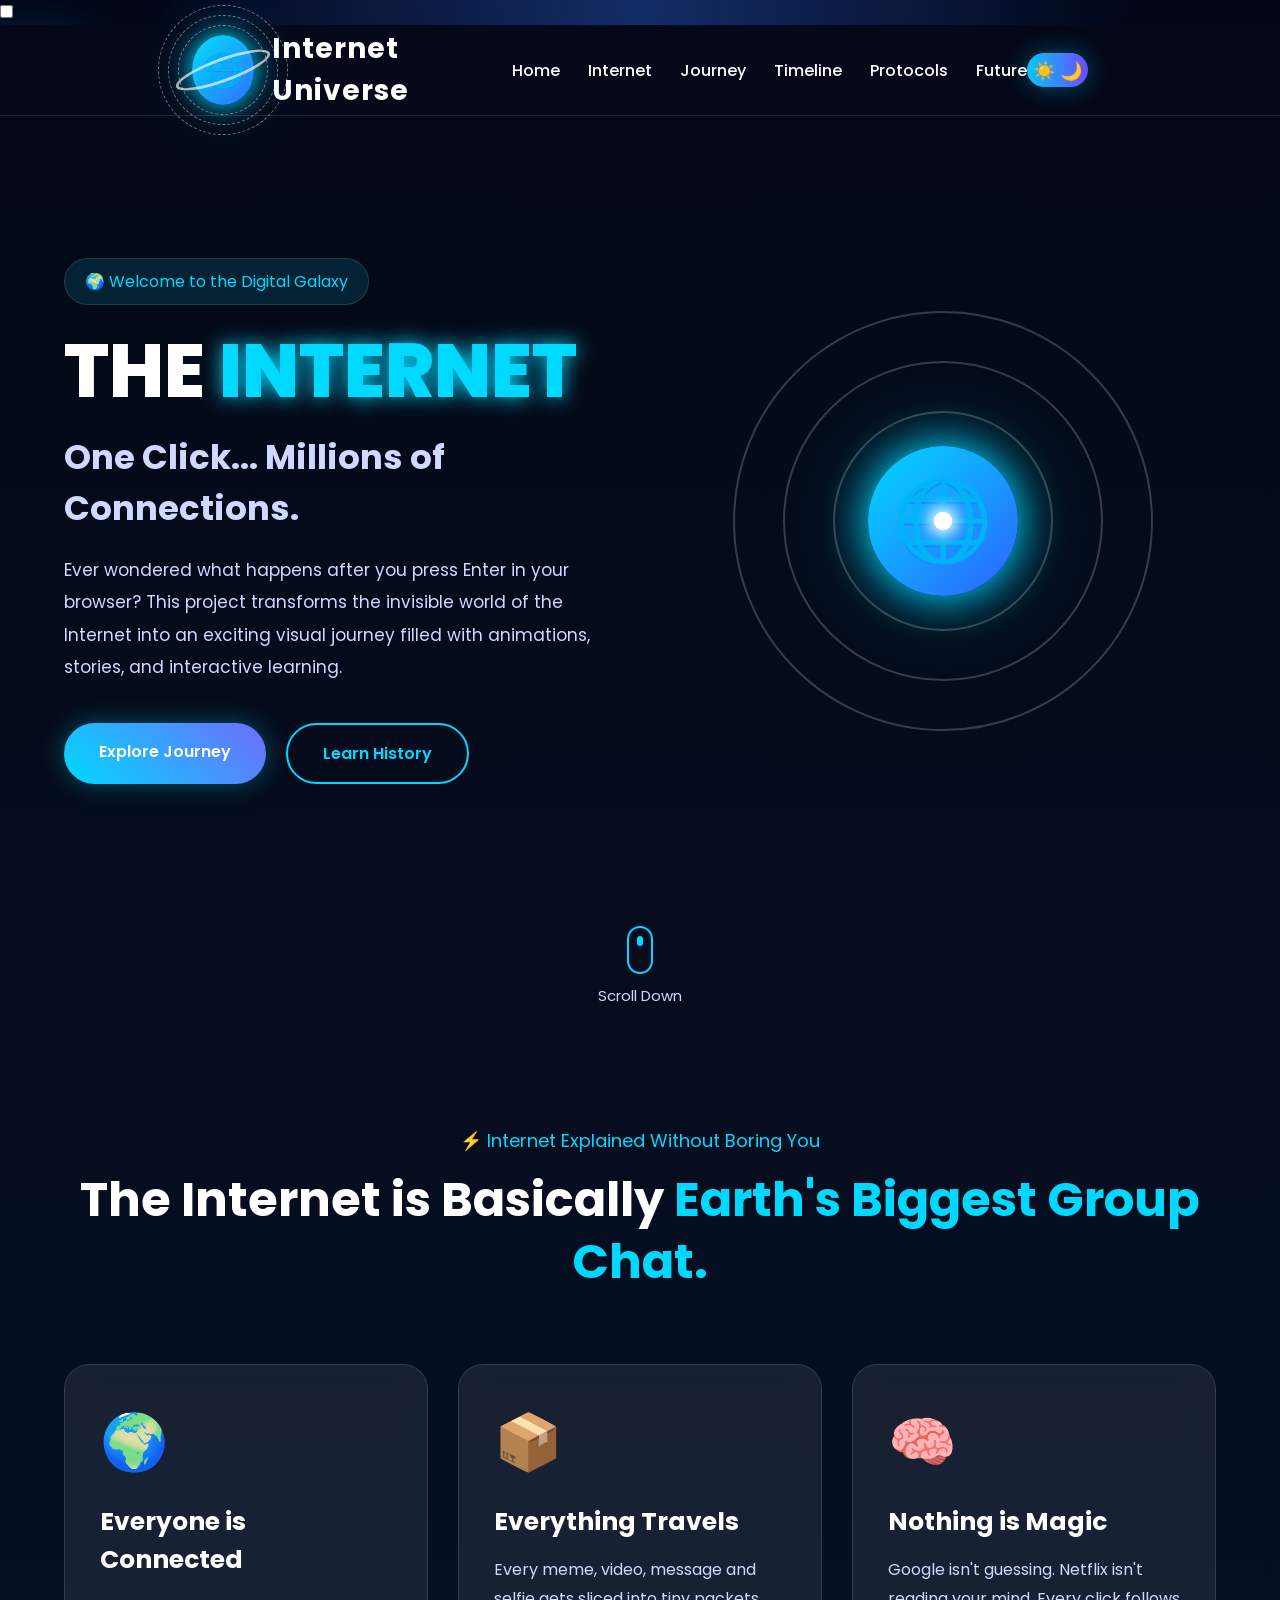
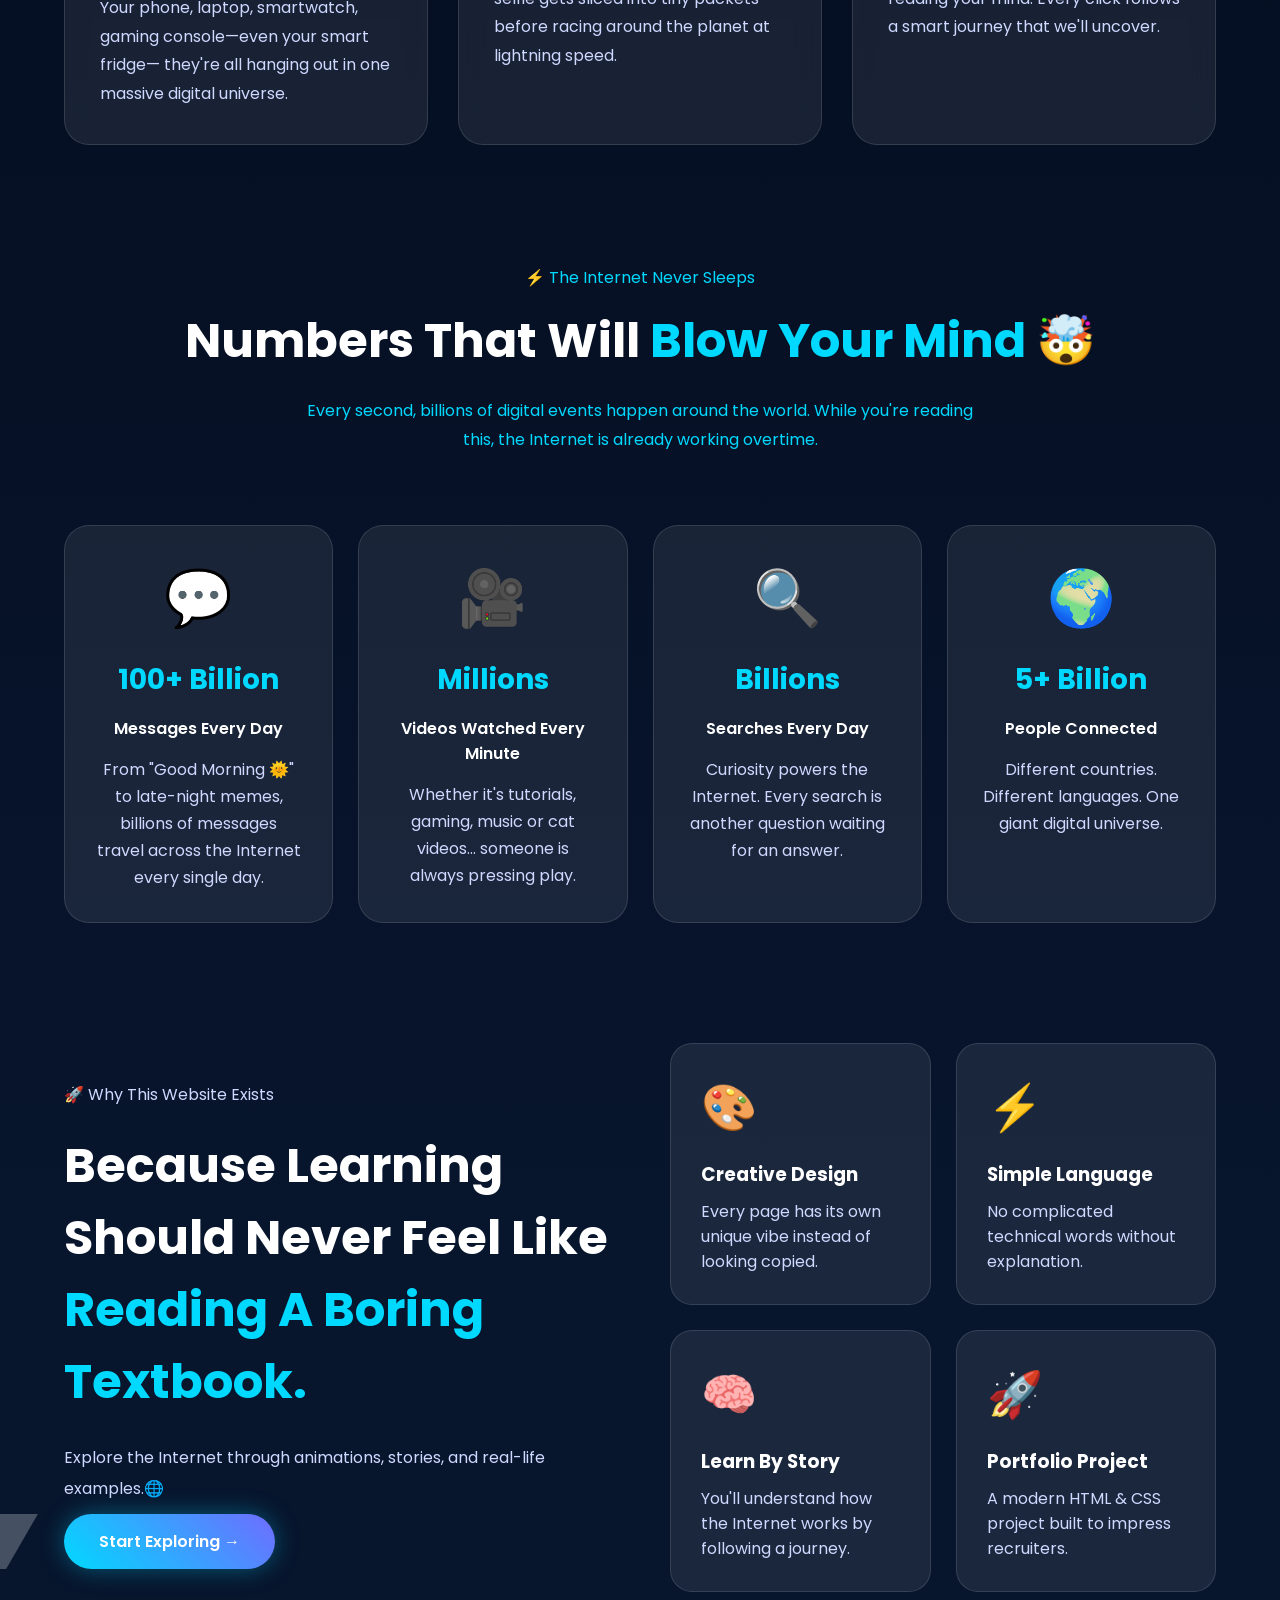
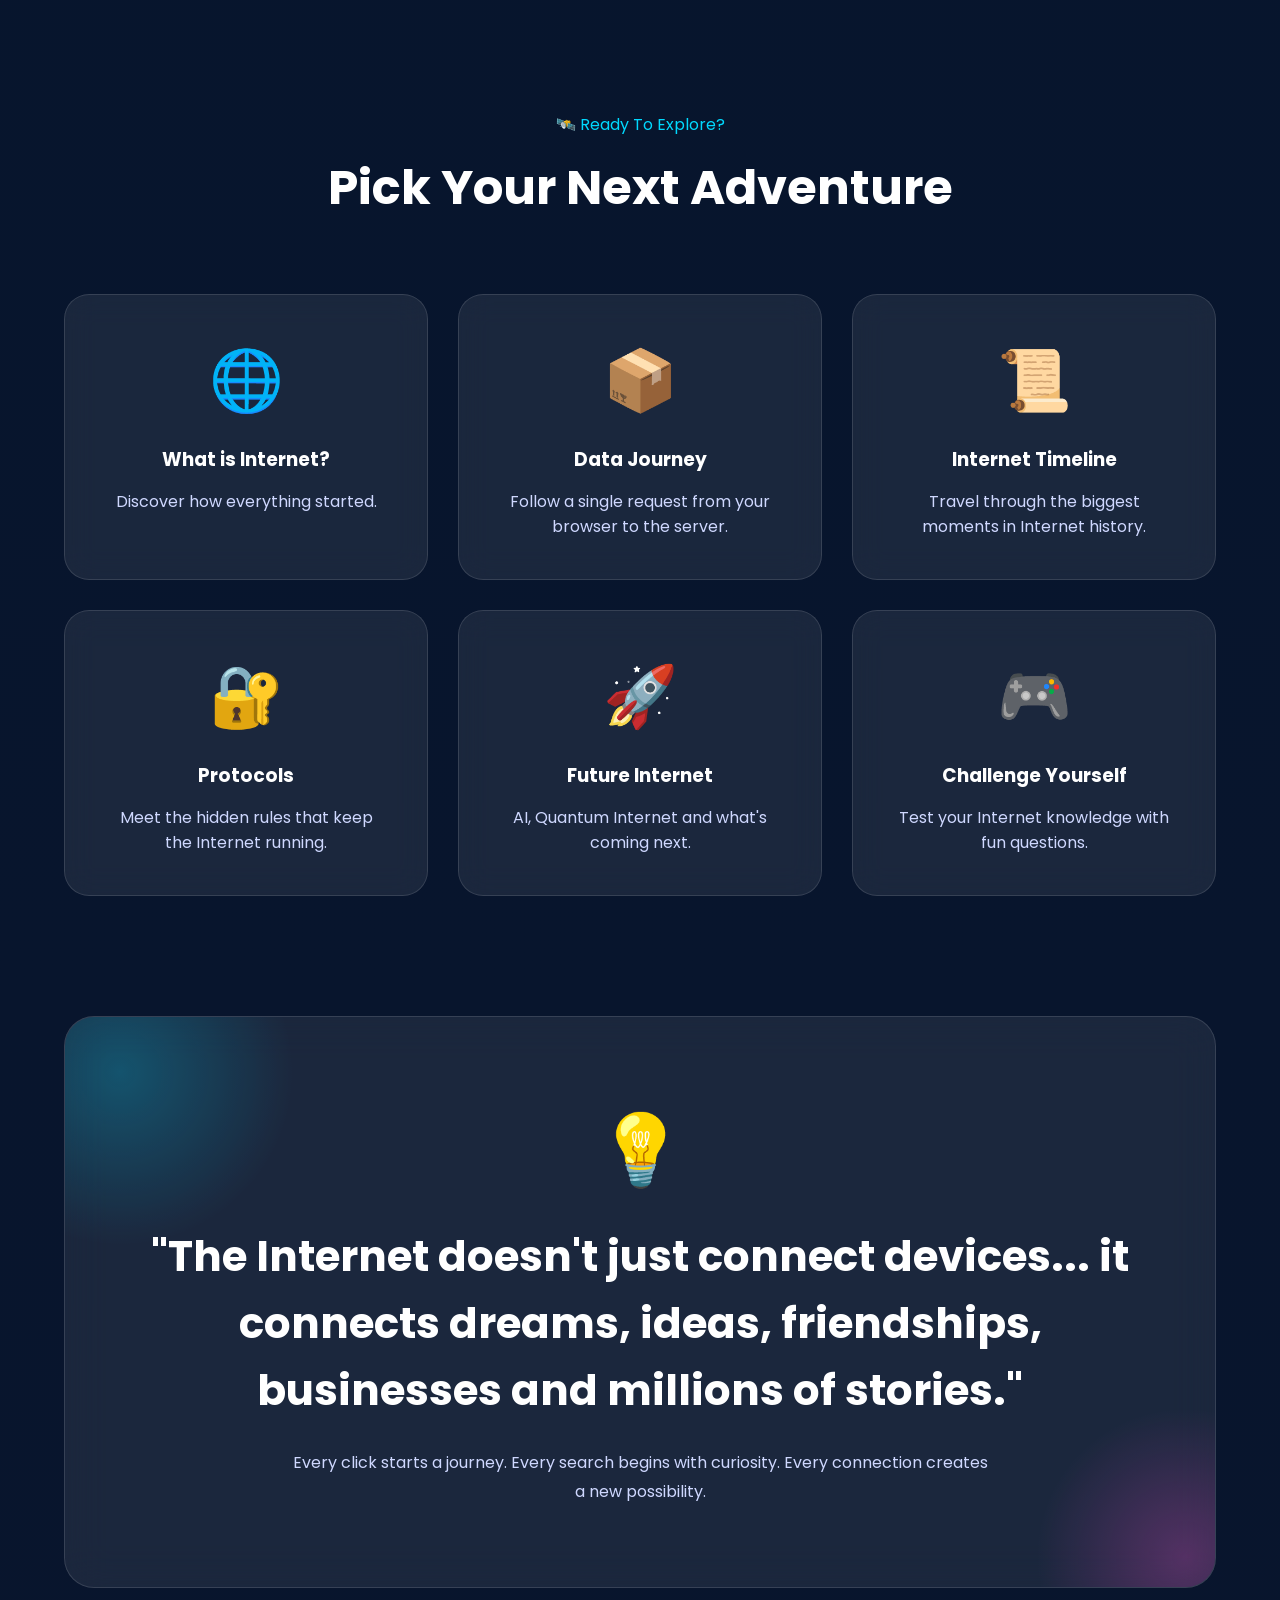
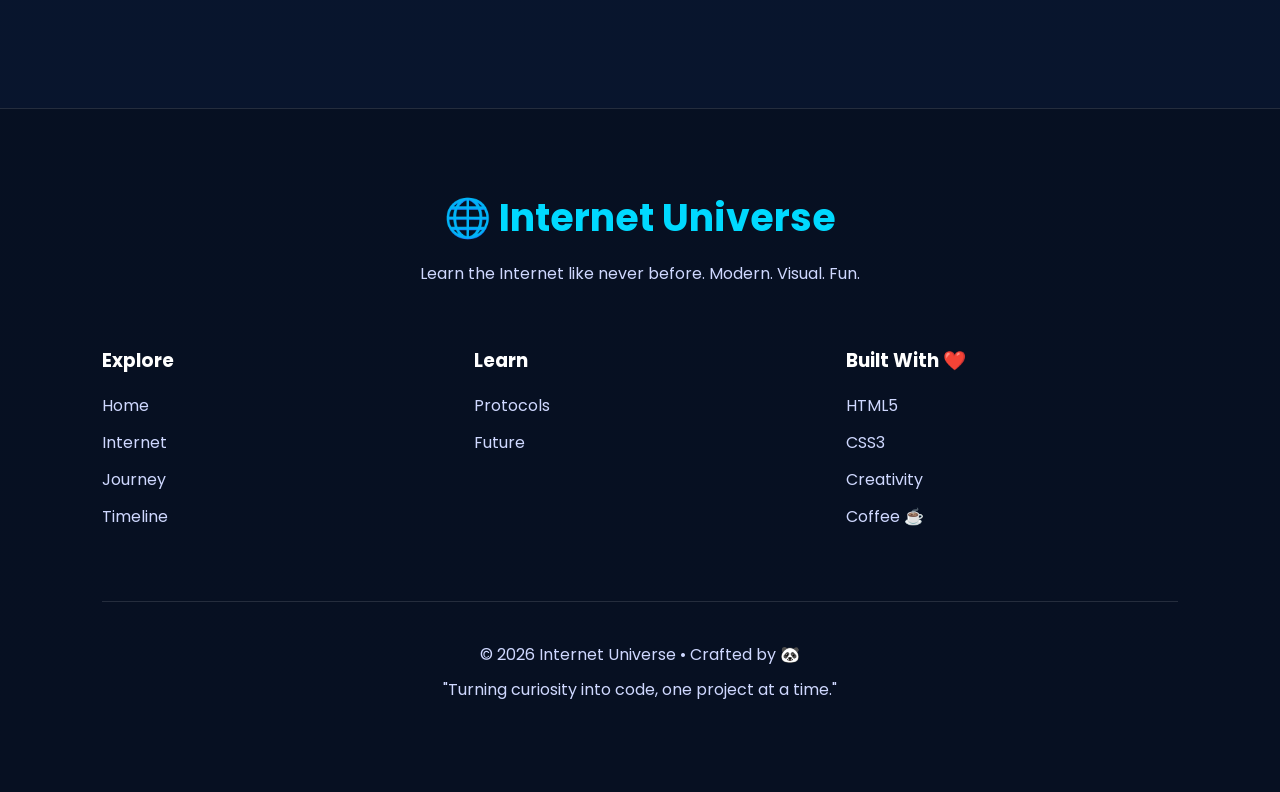
==== commit 48f7dab6: "Update index.html" ====
--- a/index.html
+++ b/index.html
@@ -38,7 +38,7 @@
         <h1>Internet Universe</h1>
     </div>
                 
-<input type="checkbox" id="nav-toggle" class="nav-toggle">
+
     <!-- Hamburger -->
     <label for="nav-toggle" class="menu-toggle">
         <span></span>
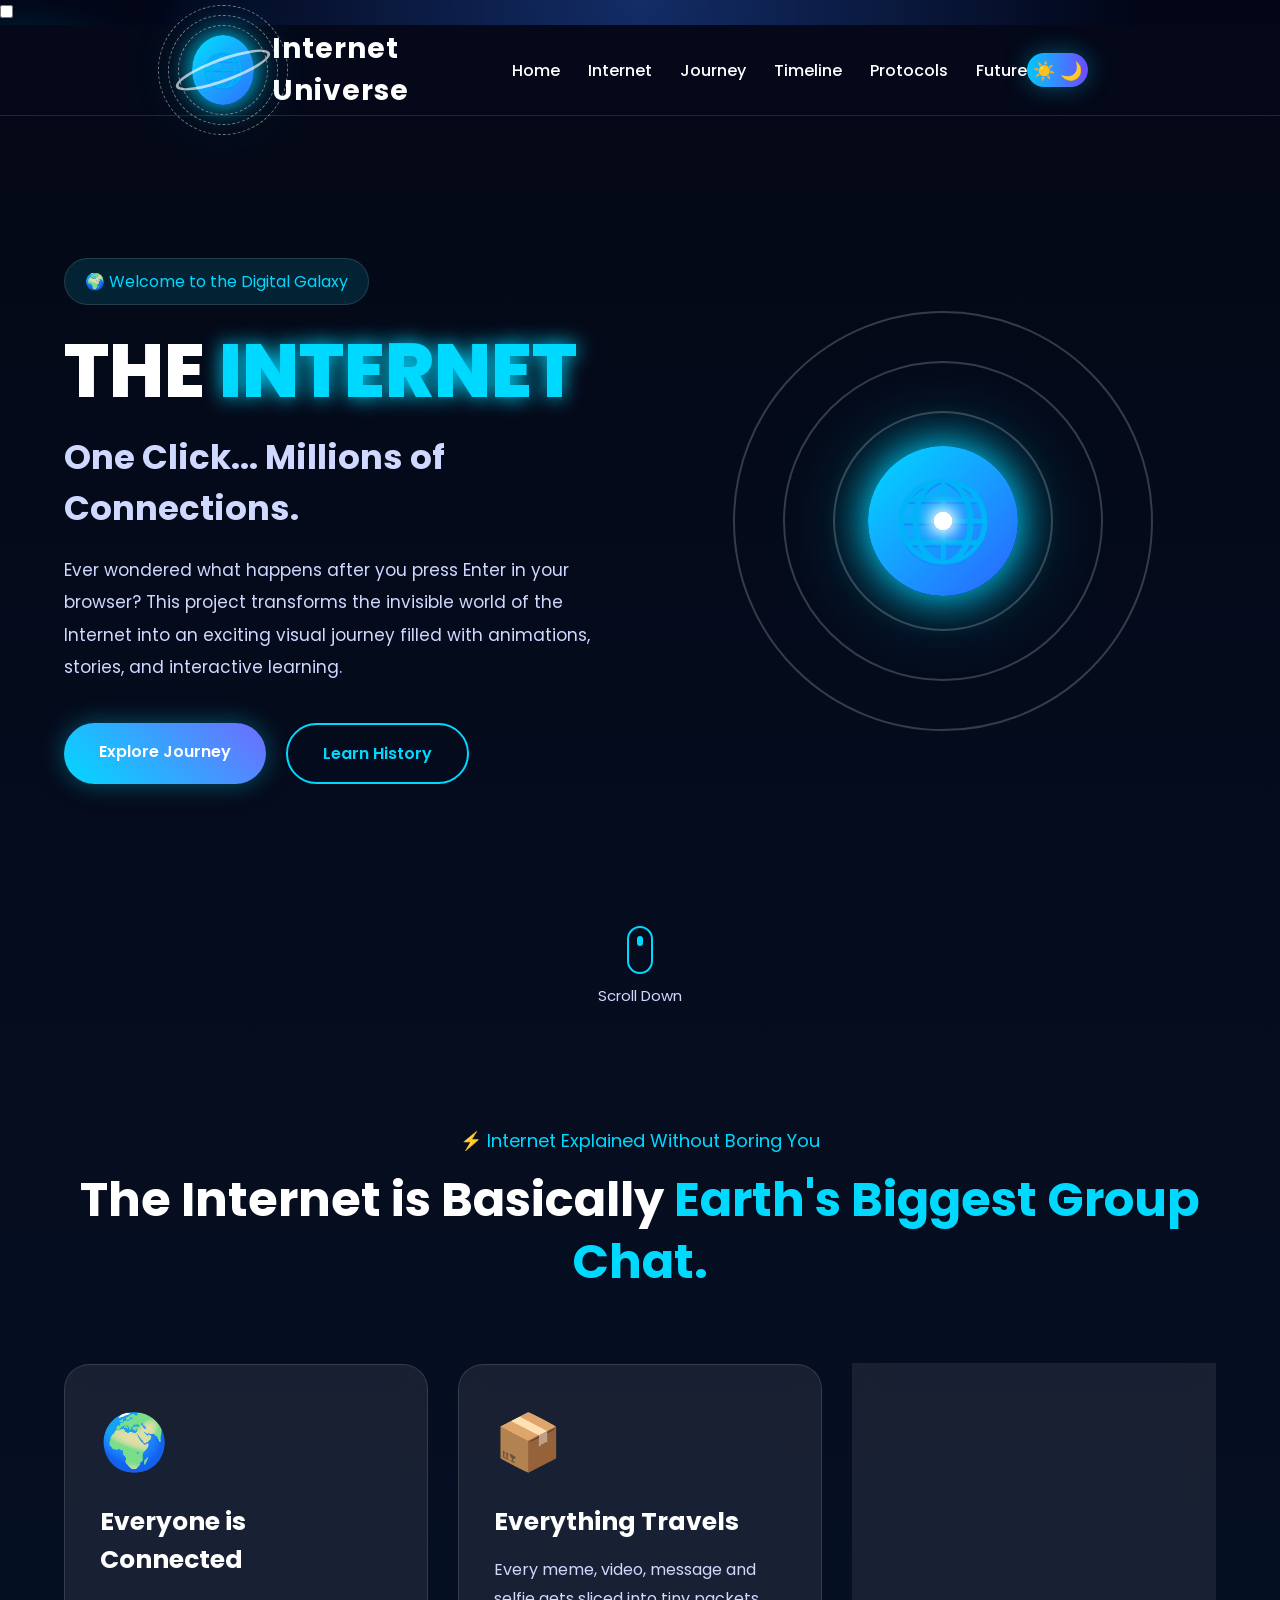
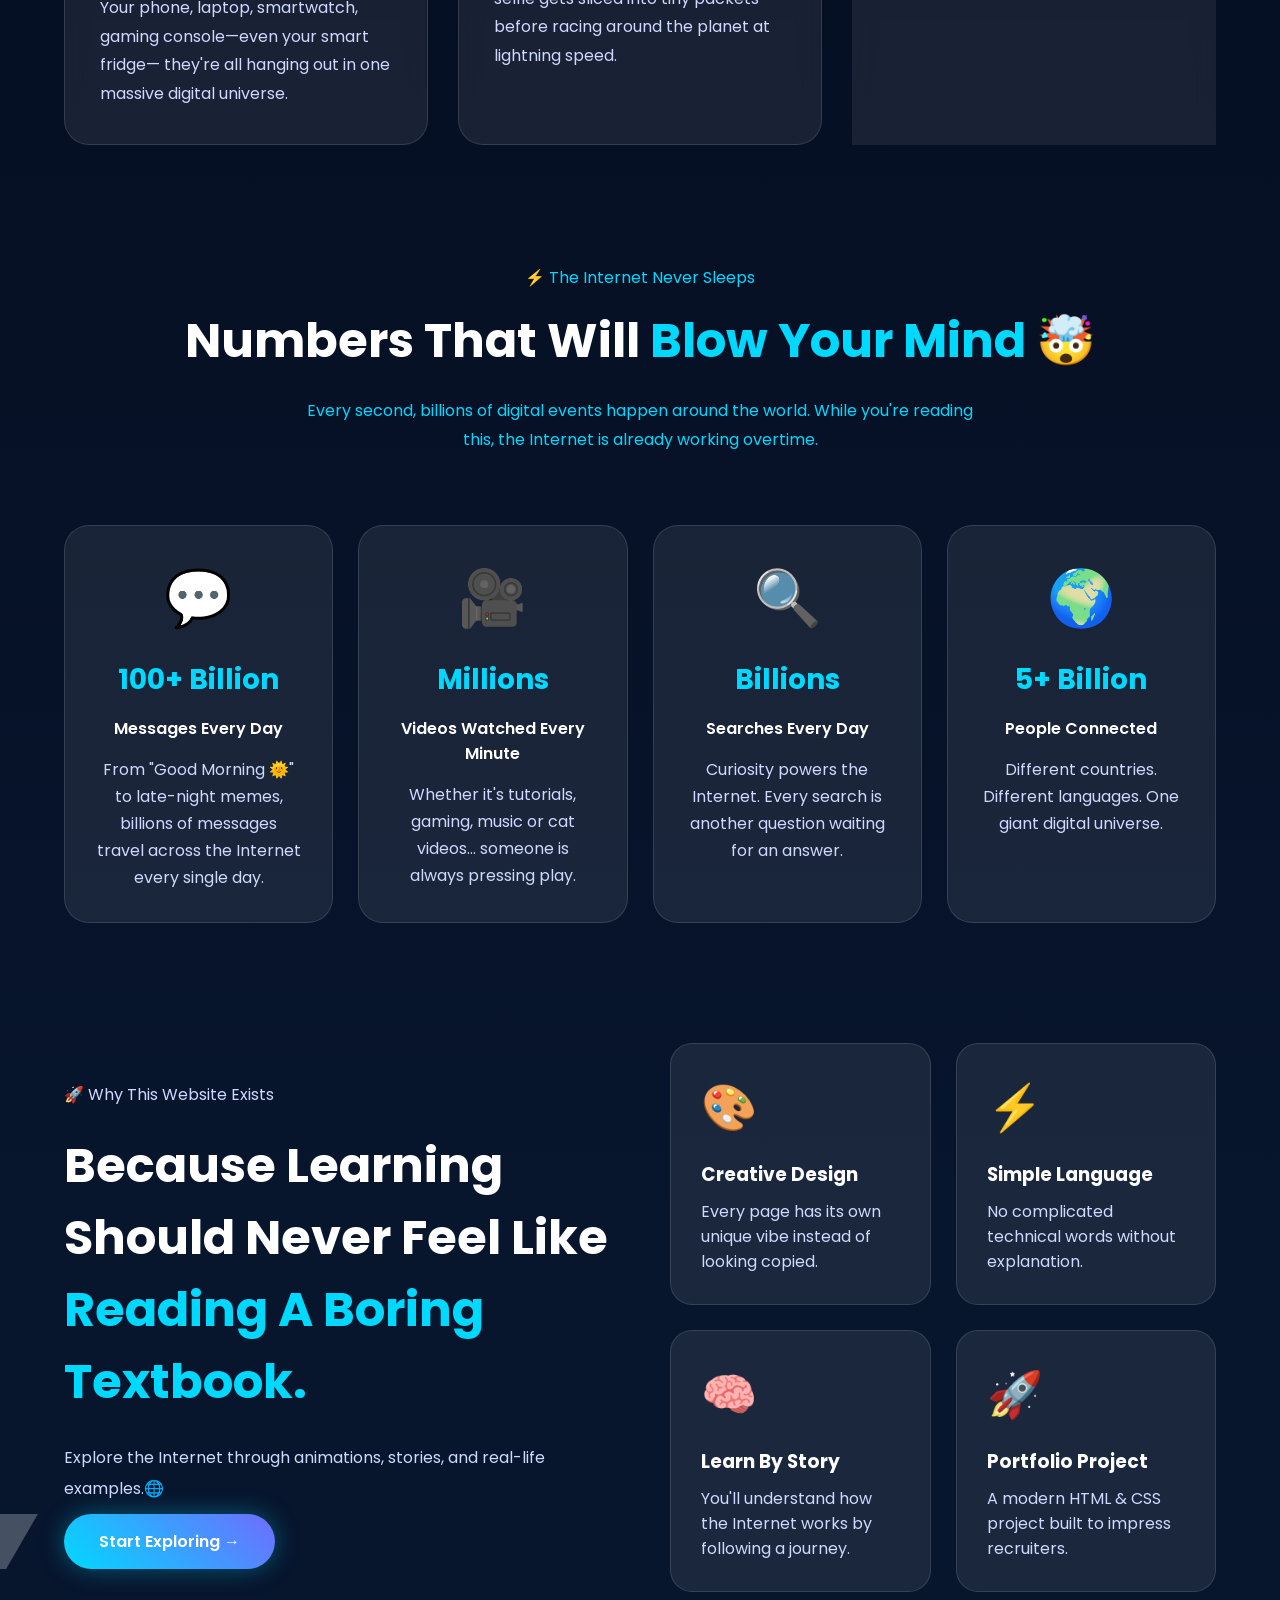
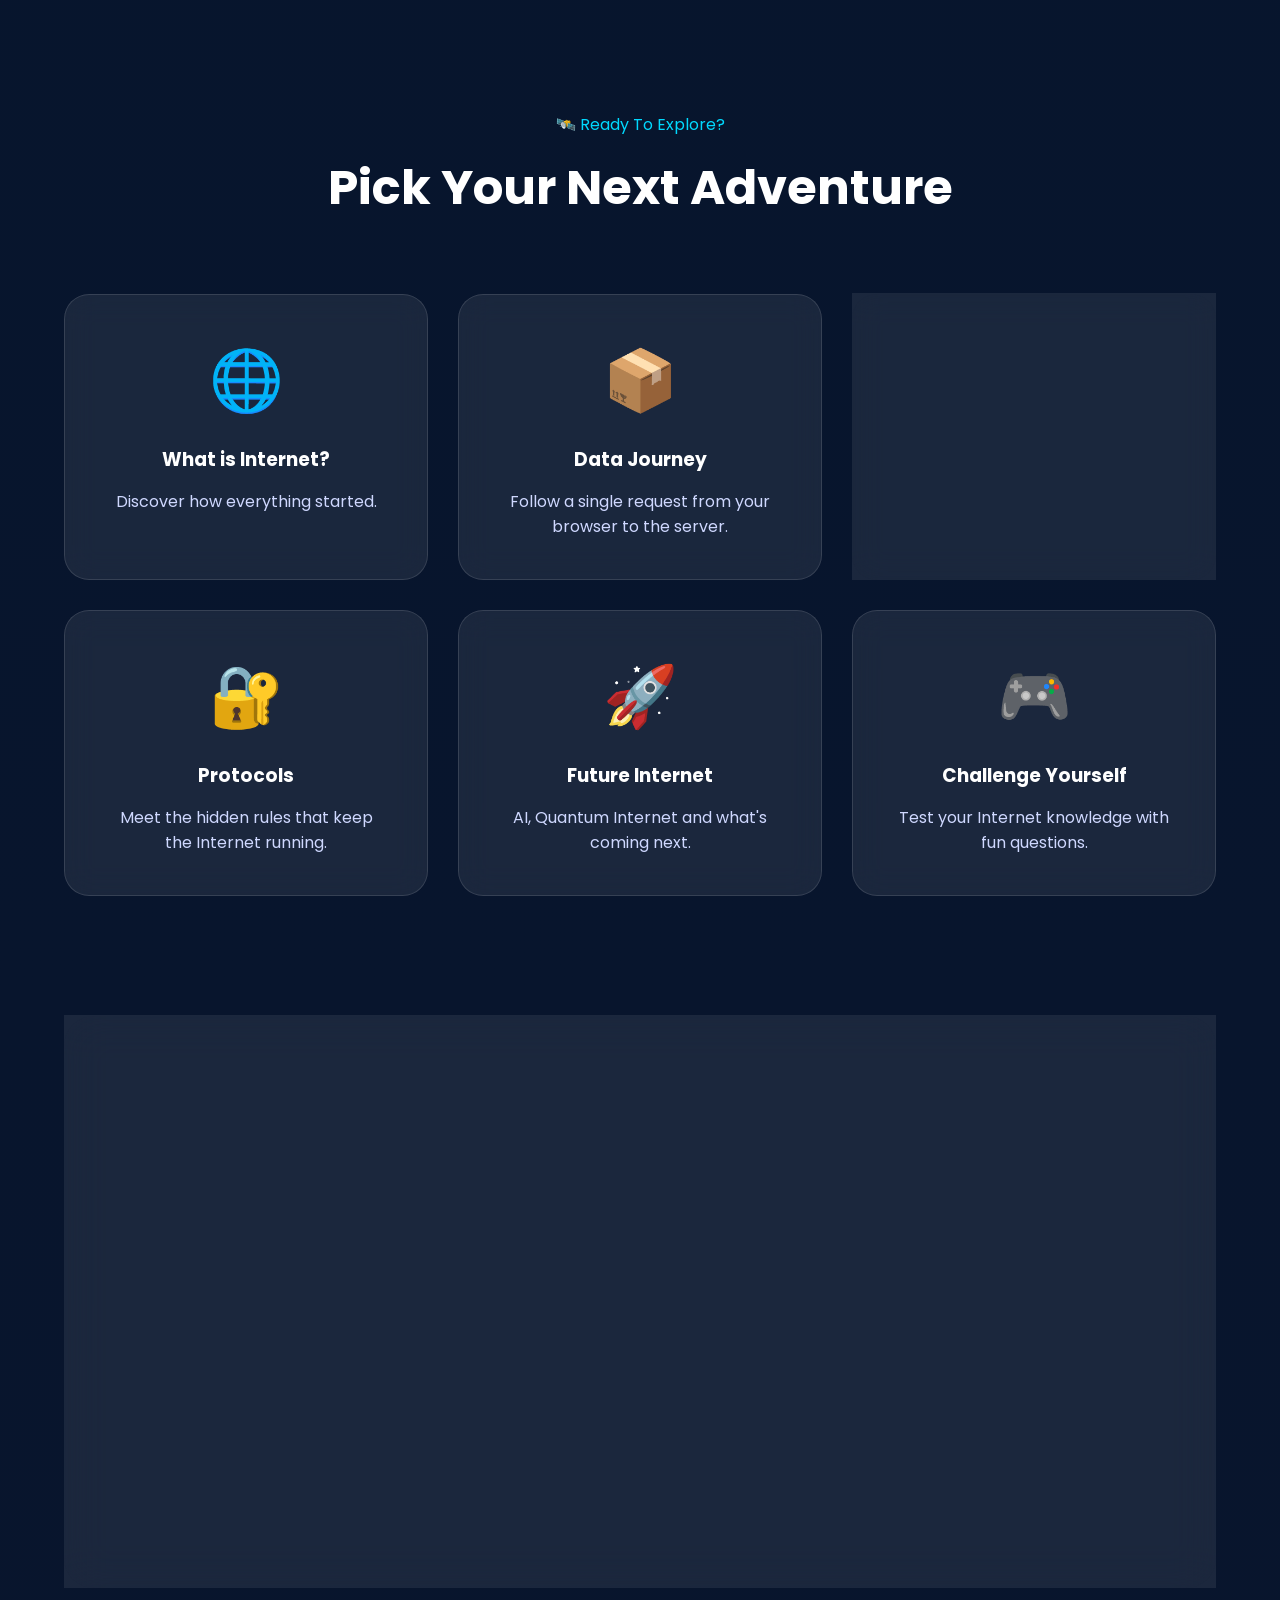
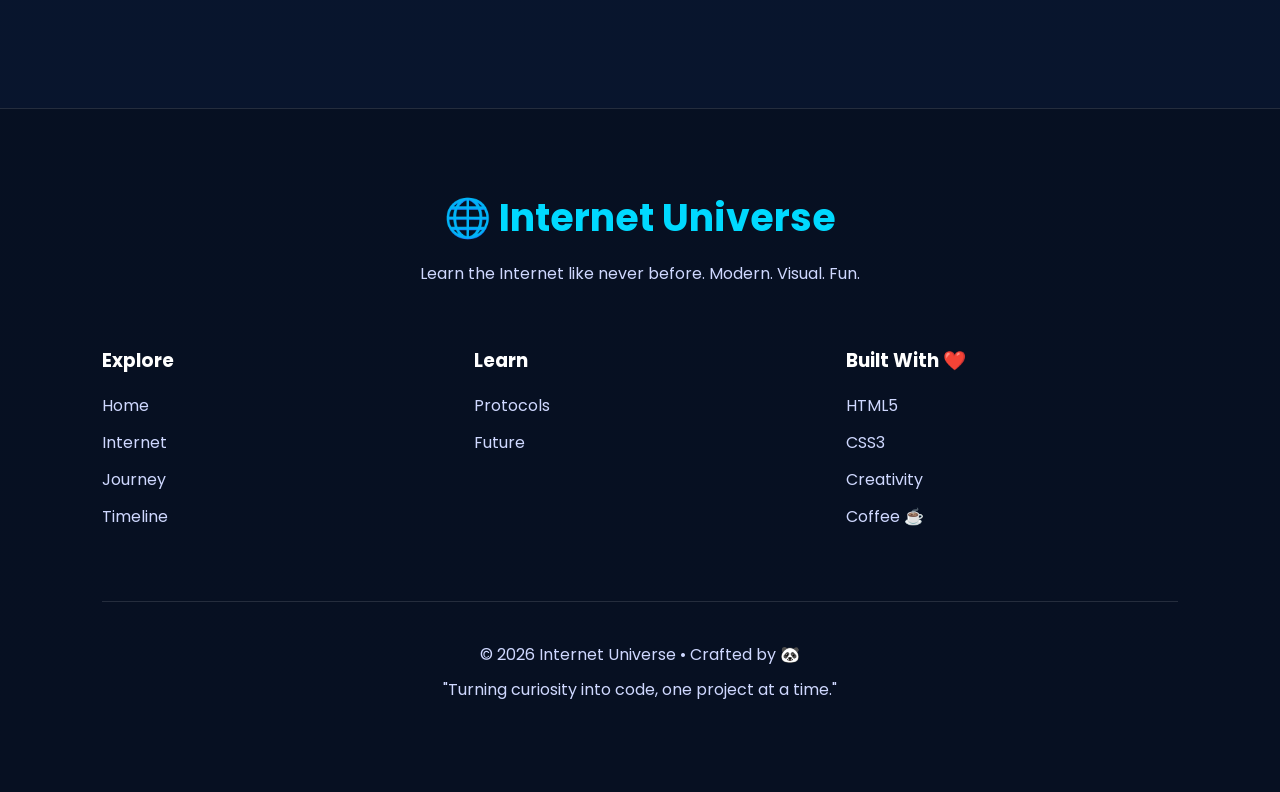
==== commit d5f99221: "Update index.html" ====
--- a/index.html
+++ b/index.html
@@ -15,7 +15,7 @@
 <input type="checkbox" id="theme">
 <input type="checkbox" id="nav-toggle" class="nav-toggle">
 
-<div class="website">
+<div class=" website">
 
         <!--========================
               HEADER
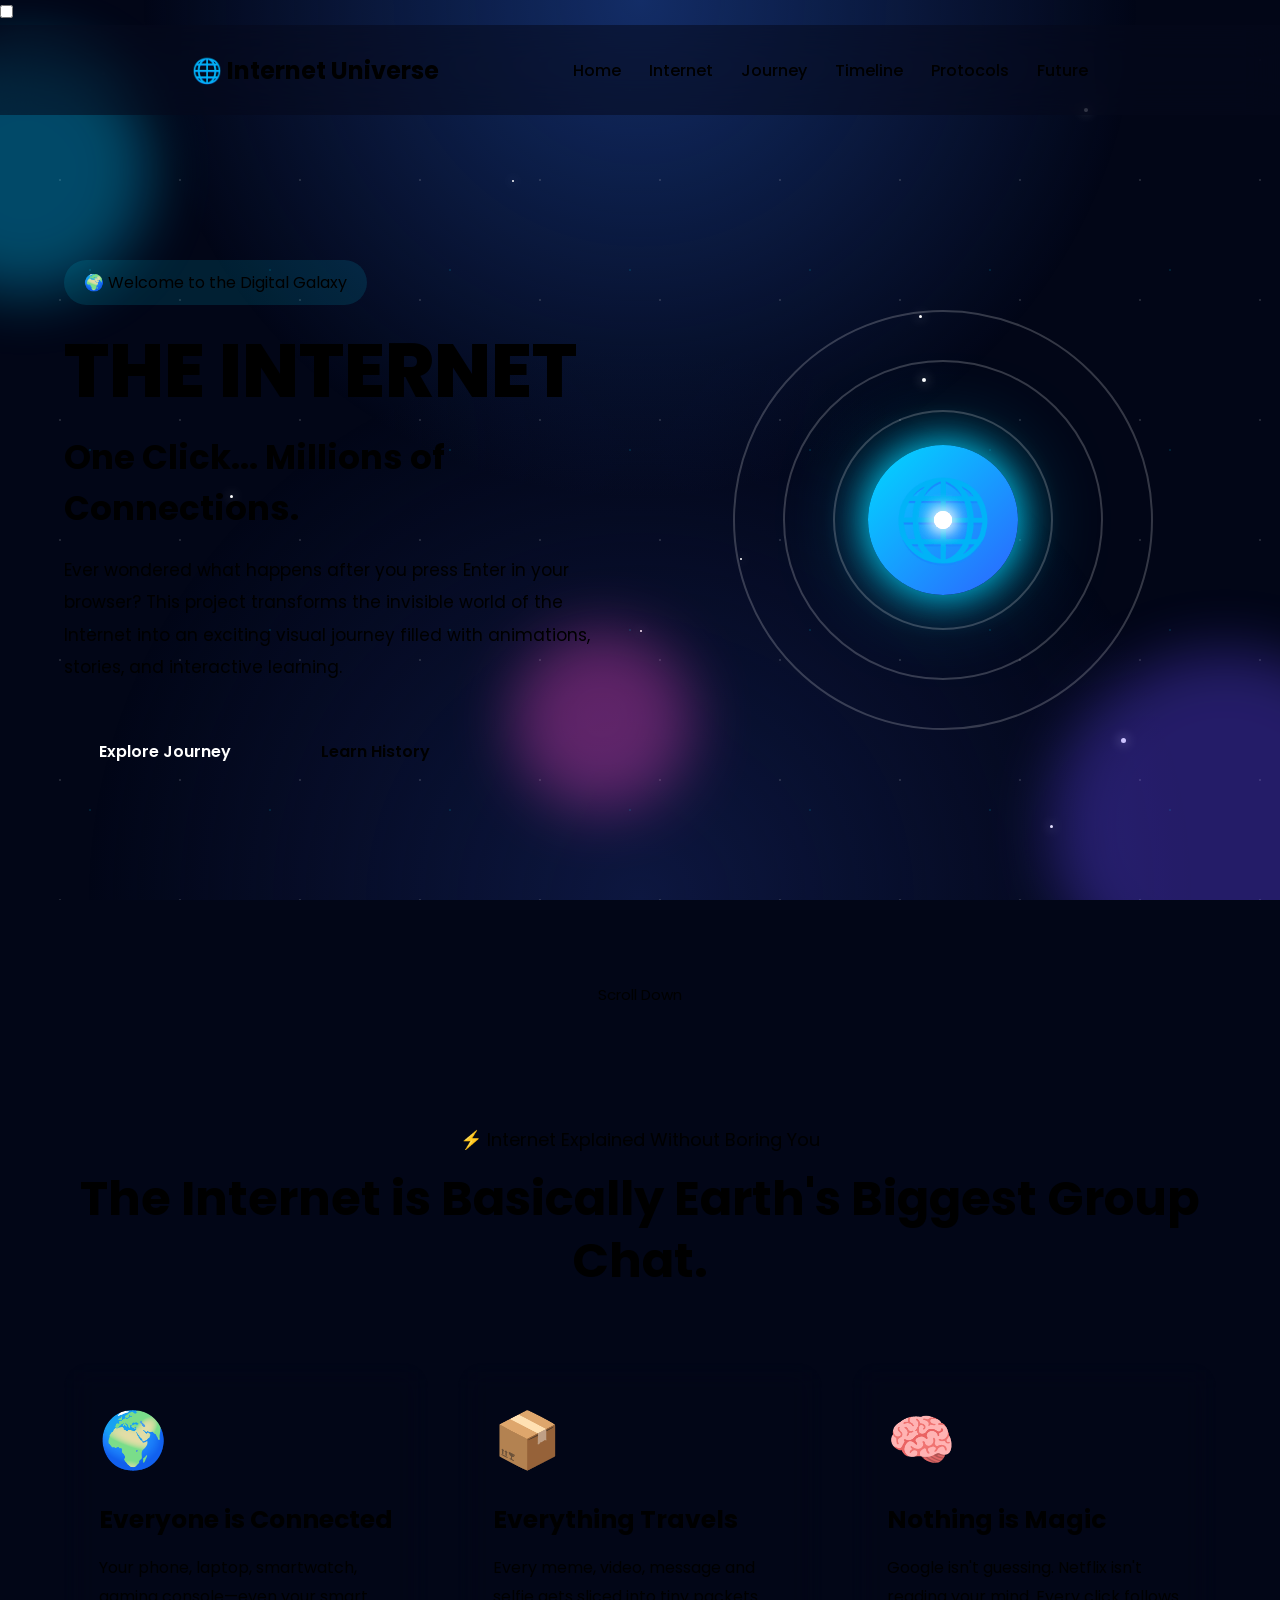
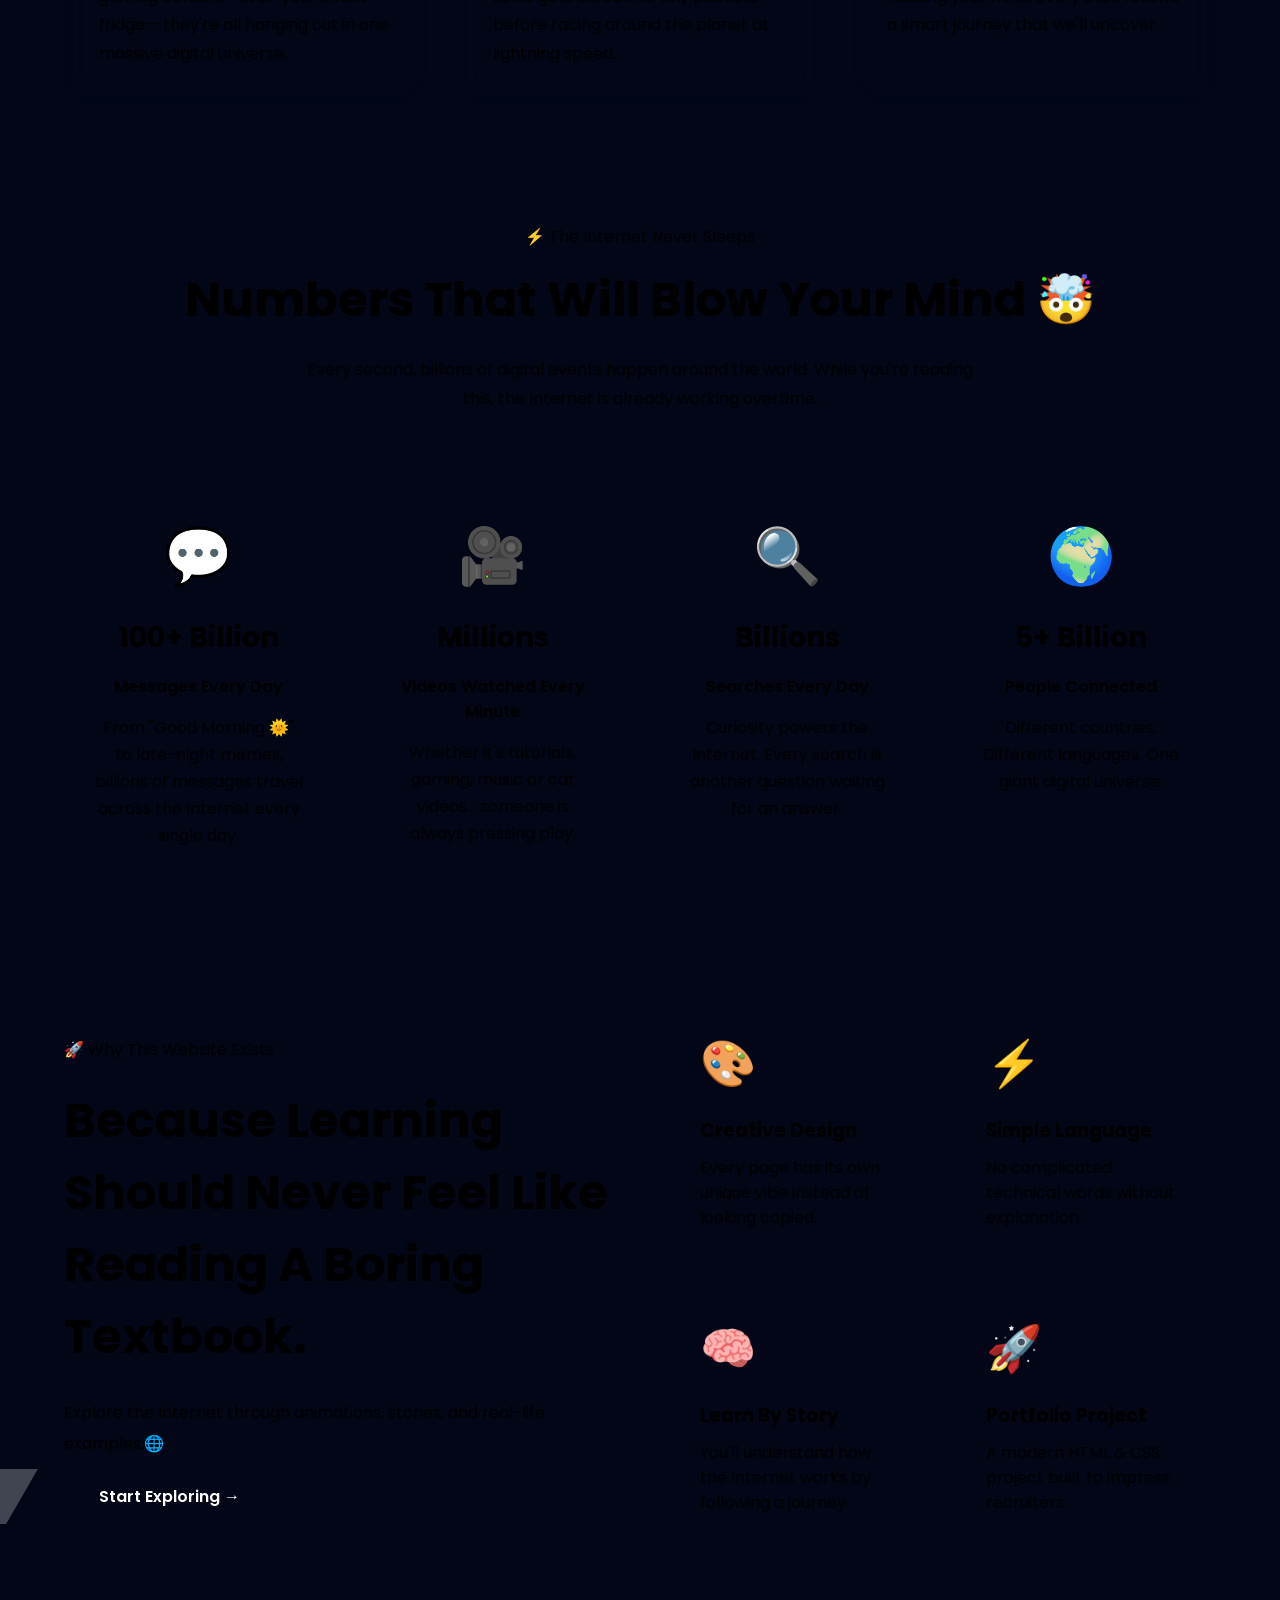
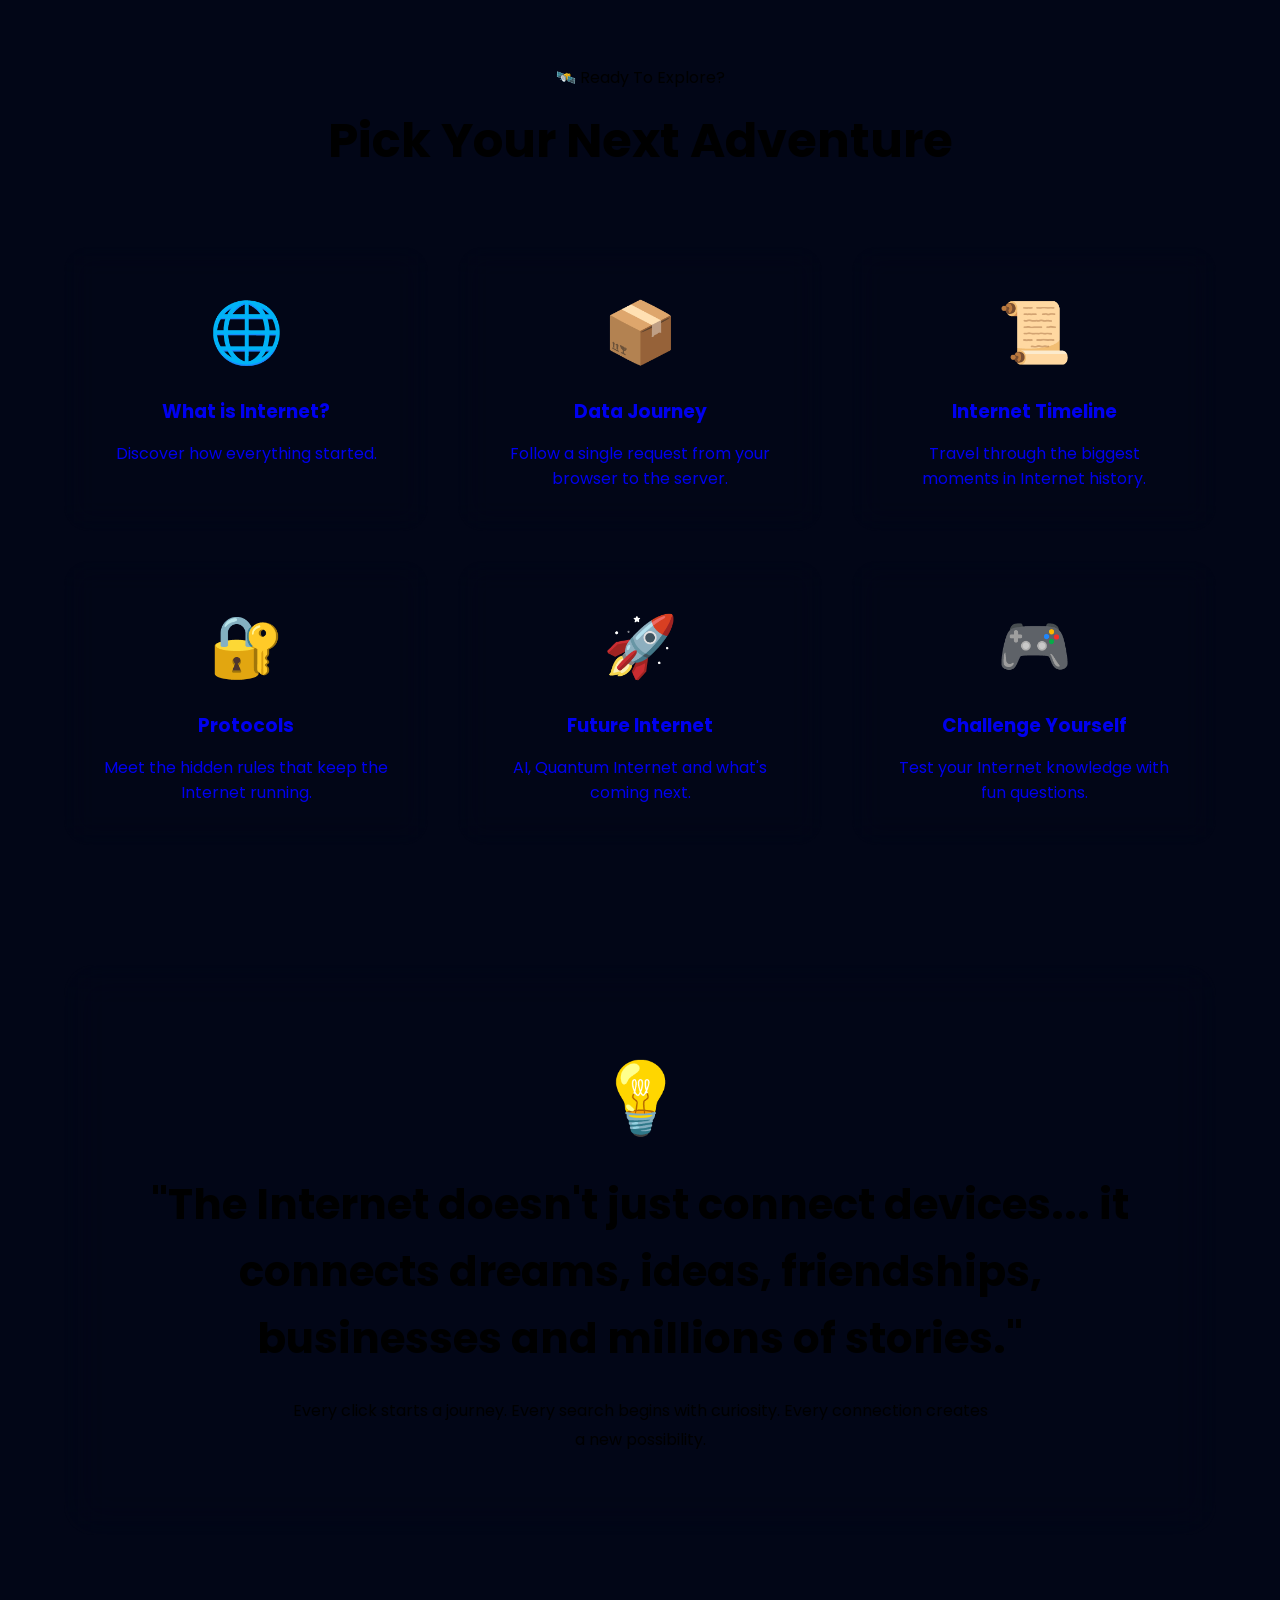
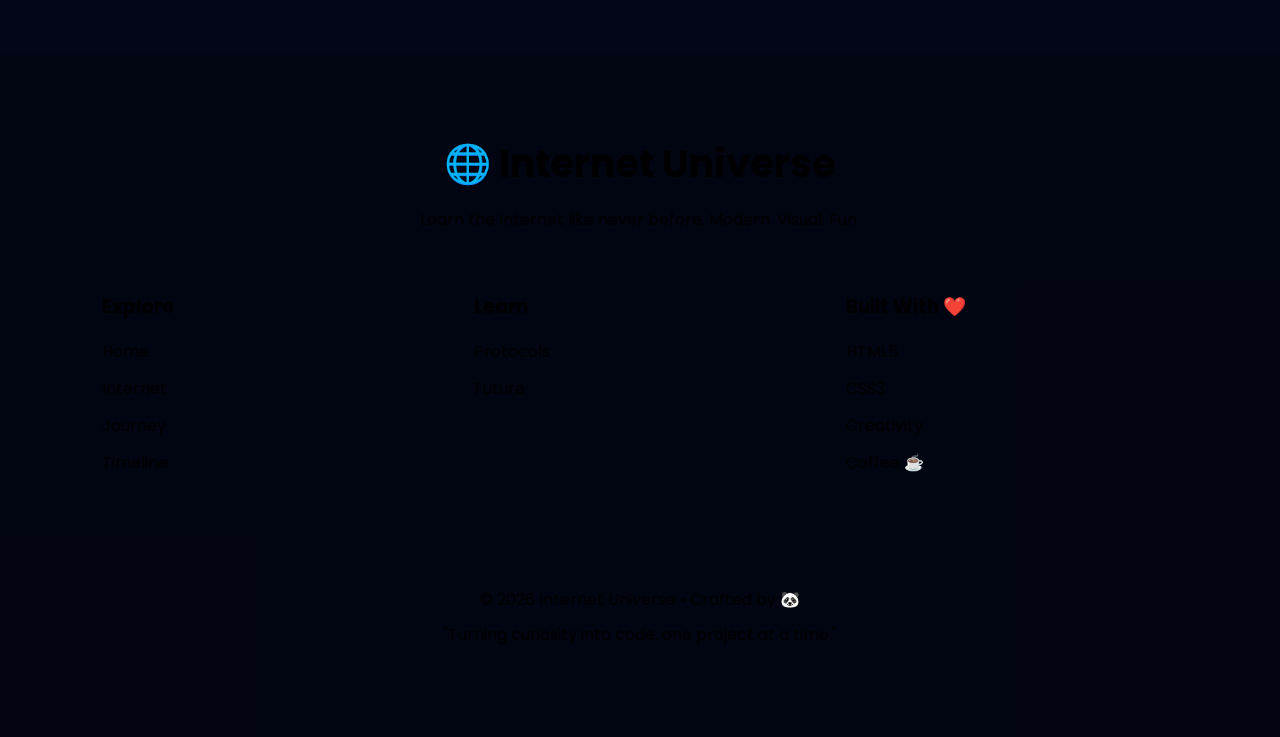
==== commit c7385285: "Update index.html" ====
--- a/index.html
+++ b/index.html
@@ -12,59 +12,42 @@
     <!--========================
         CSS Theme Toggle
     =========================-->
-<input type="checkbox" id="theme">
-<input type="checkbox" id="nav-toggle" class="nav-toggle">
-
-<div class=" website">
-
-        <!--========================
-              HEADER
-        =========================-->
-
-        <header>
-            <nav class="navbar">
-
-    <div class="logo">
-        <div class="planet">
-            <div class="ring"></div>
-
-            <div class="orbit orbit1"></div>
-            <div class="orbit orbit2"></div>
-            <div class="orbit orbit3"></div>
-
-            <h2>🌐</h2>
-        </div>
-
-        <h1>Internet Universe</h1>
-    </div>
-                
-
-    <!-- Hamburger -->
-    <label for="nav-toggle" class="menu-toggle">
-        <span></span>
-        <span></span>
-        <span></span>
-    </label>
-
-    <!-- Navigation -->
-    <ul class="nav-links">
-        <li><a href="index.html">Home</a></li>
-        <li><a href="about.html">Internet</a></li>
-        <li><a href="data-travel.html">Journey</a></li>
-        <li><a href="timeline.html">Timeline</a></li>
-        <li><a href="protocols.html">Protocols</a></li>
-        <li><a href="future.html">Future</a></li>
-    </ul>
-
-    <label for="theme" class="theme-btn">
-        ☀️ 🌙
-    </label>
-
-</nav>
+
+
+ <input type="checkbox" id="nav-toggle">
+
+<header>
+
+    <div class="navbar">
+
+        <div class="logo">
+            <h2>🌐 Internet Universe</h2>
+        </div>
+
+        <label for="nav-toggle" class="menu-btn">
+            <span></span>
+            <span></span>
+            <span></span>
+        </label>
+
+        <ul class="nav-links">
+
+            <li><a href="index.html">Home</a></li>
+            <li><a href="about.html">Internet</a></li>
+            <li><a href="data-travel.html">Journey</a></li>
+            <li><a href="timeline.html">Timeline</a></li>
+            <li><a href="protocols.html">Protocols</a></li>
+            <li><a href="future.html">Future</a></li>
+
+        </ul>
+
+    </div>
+
+</header>
 
         
               
-        </header>
+ 
 
         <!--========================
            Animated Background
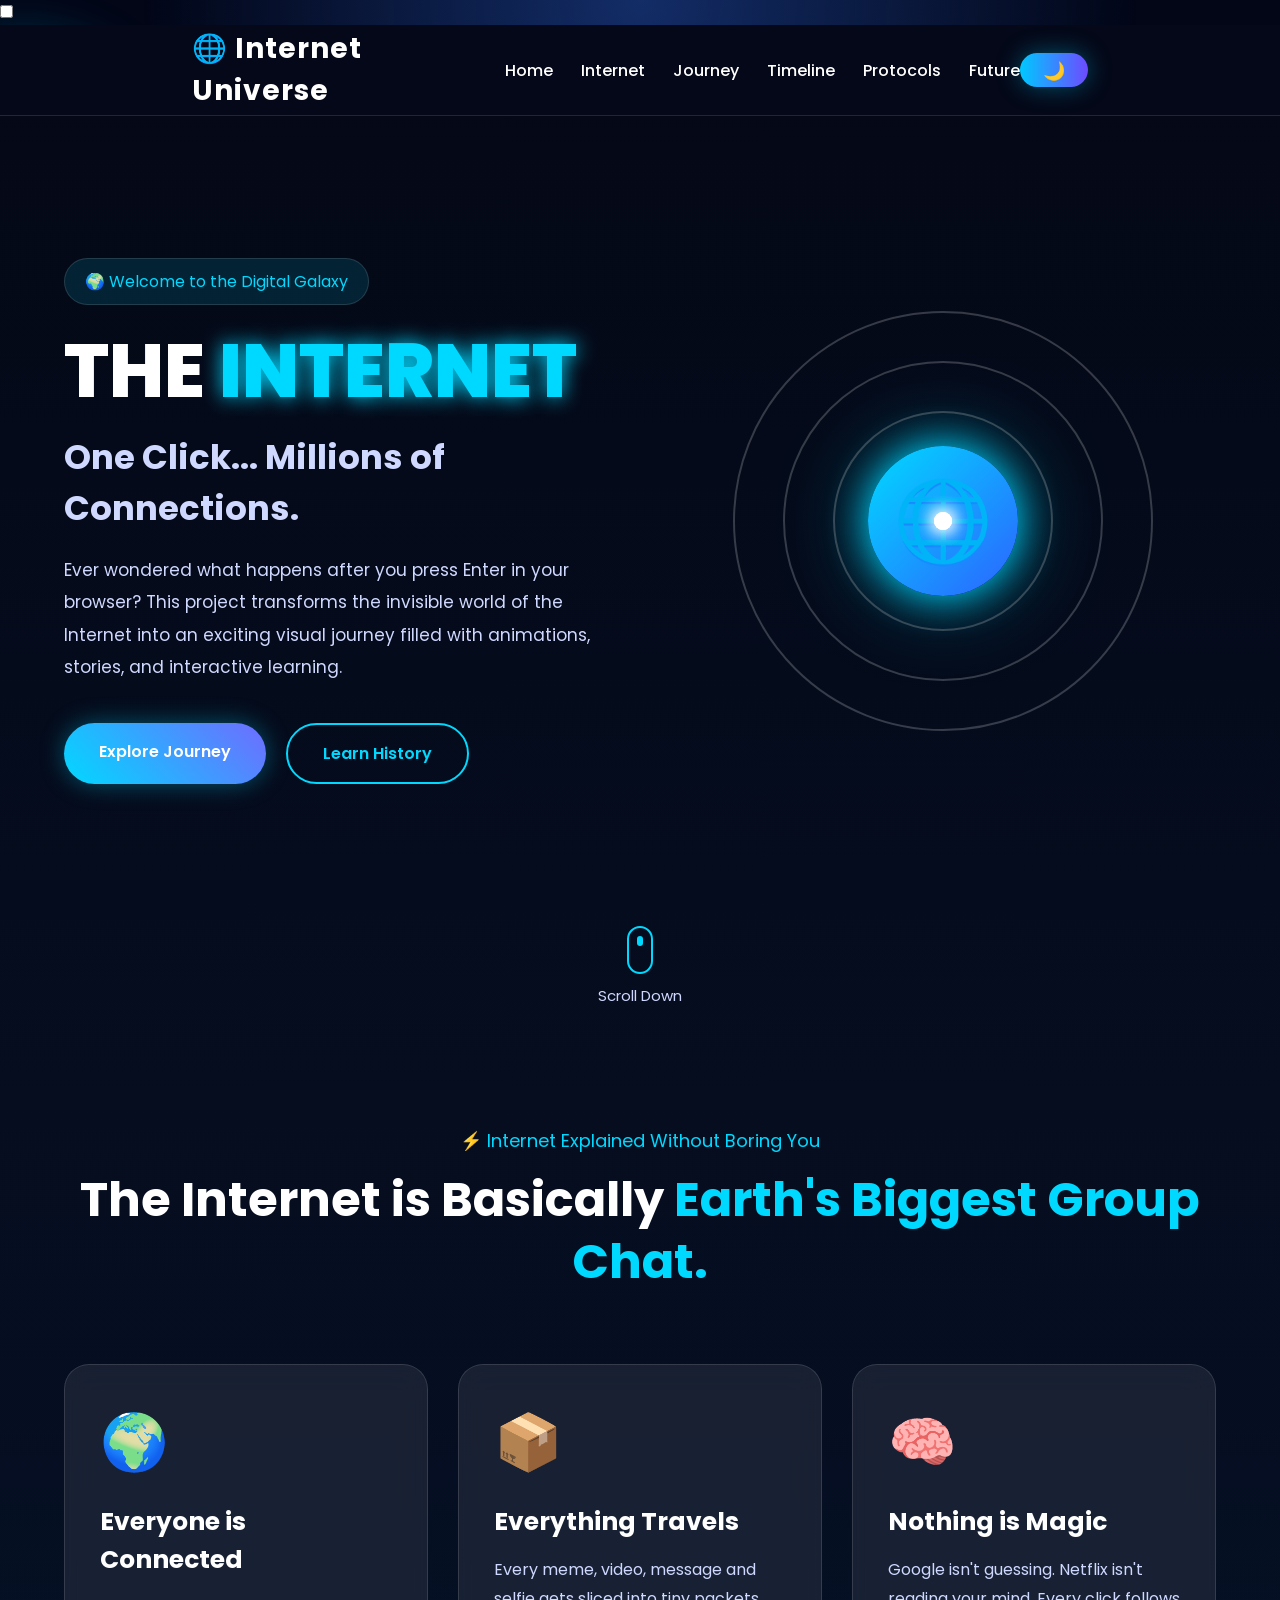
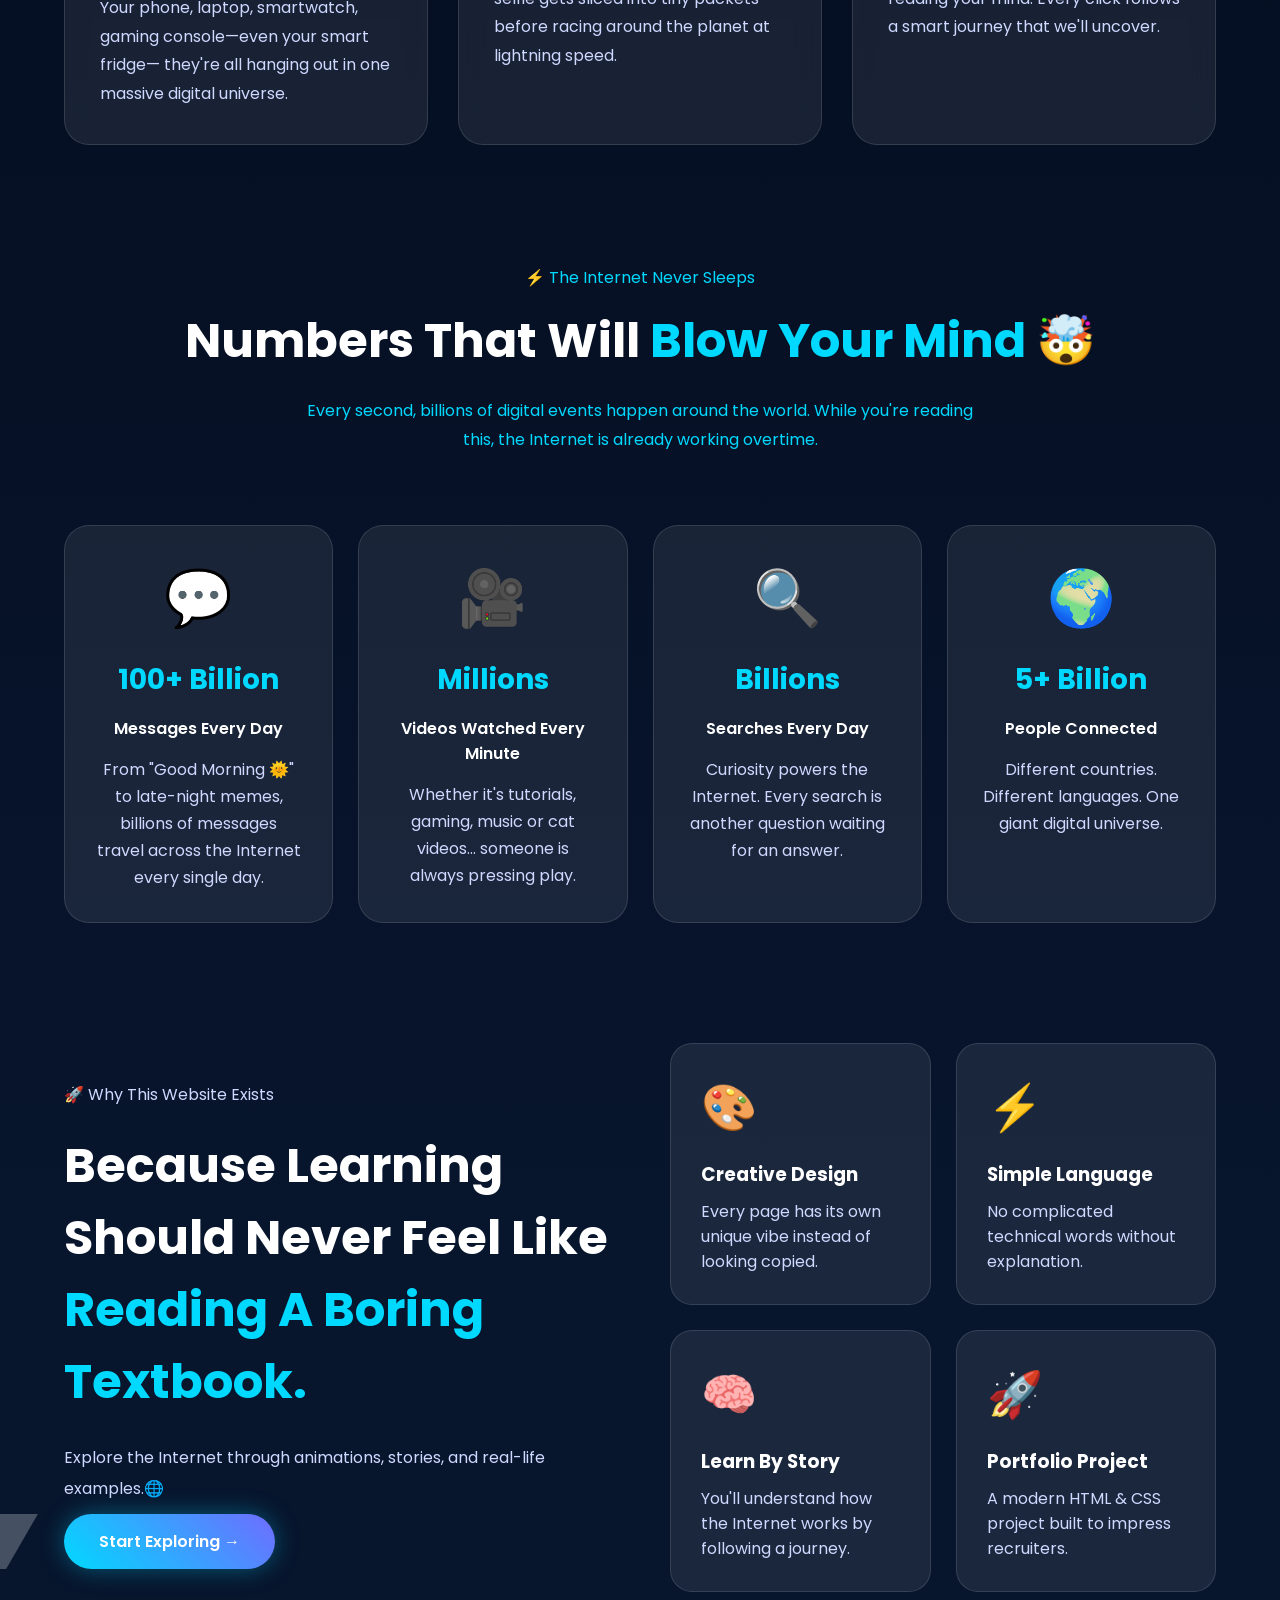
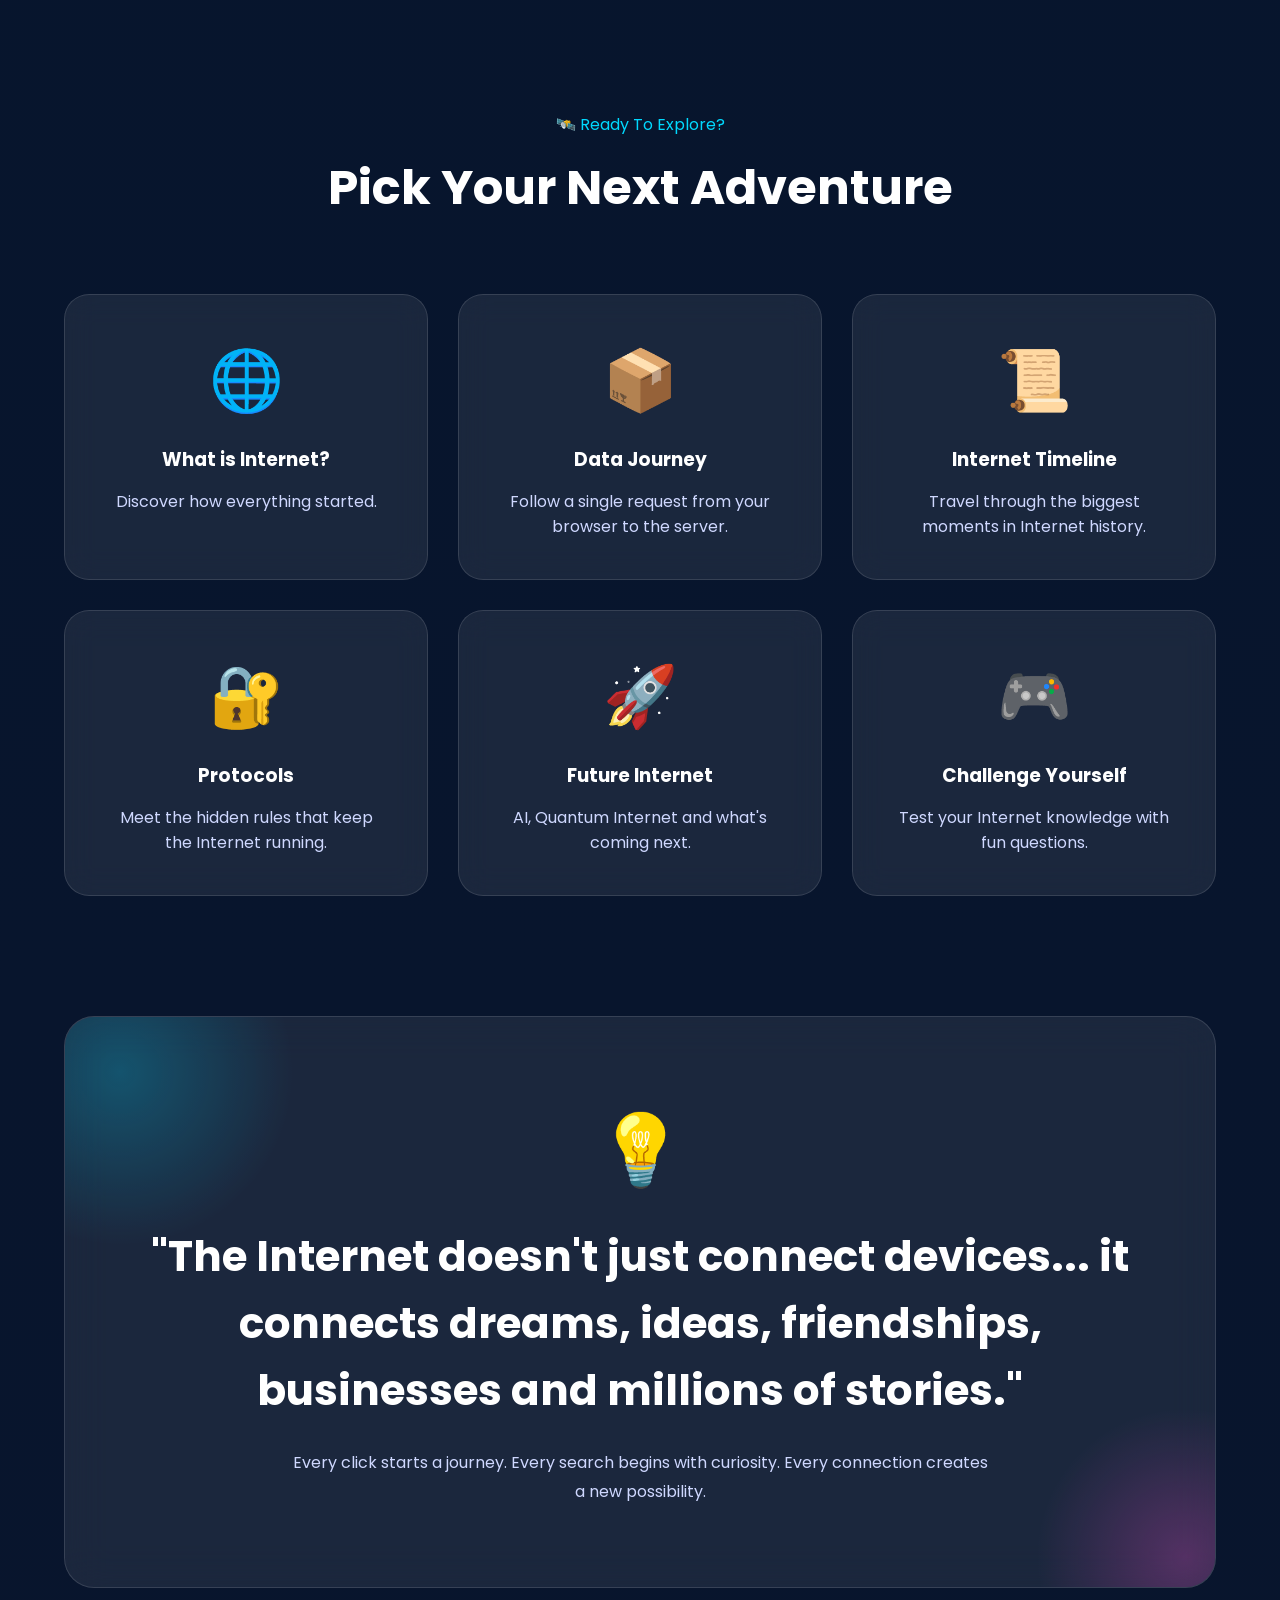
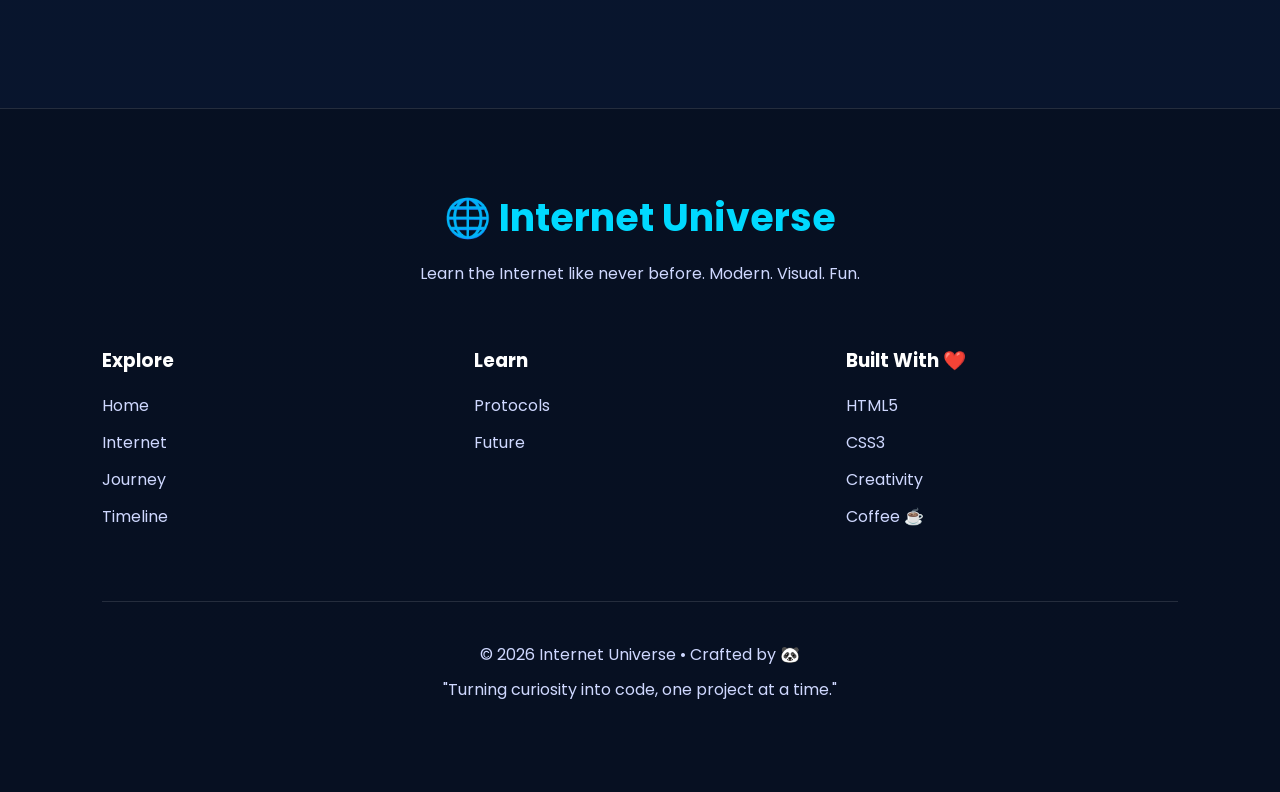
==== commit 99752a57: "Update index.html" ====
--- a/index.html
+++ b/index.html
@@ -14,38 +14,49 @@
     =========================-->
 
 
- <input type="checkbox" id="nav-toggle">
+ 
+     <body>
+
+<!-- Theme Toggle -->
+<input type="checkbox" id="theme">
+
+<!-- Mobile Menu Toggle -->
+<input type="checkbox" id="nav-toggle" class="nav-toggle">
+
+<div class="website">
 
 <header>
 
-    <div class="navbar">
-
-        <div class="logo">
-            <h2>🌐 Internet Universe</h2>
-        </div>
-
-        <label for="nav-toggle" class="menu-btn">
-            <span></span>
-            <span></span>
-            <span></span>
-        </label>
-
-        <ul class="nav-links">
-
-            <li><a href="index.html">Home</a></li>
-            <li><a href="about.html">Internet</a></li>
-            <li><a href="data-travel.html">Journey</a></li>
-            <li><a href="timeline.html">Timeline</a></li>
-            <li><a href="protocols.html">Protocols</a></li>
-            <li><a href="future.html">Future</a></li>
-
-        </ul>
-
-    </div>
+<nav class="navbar">
+
+<div class="logo">
+<h1>🌐 Internet Universe</h1>
+</div>
+
+<ul class="nav-links">
+
+<li><a href="index.html">Home</a></li>
+<li><a href="about.html">Internet</a></li>
+<li><a href="data-travel.html">Journey</a></li>
+<li><a href="timeline.html">Timeline</a></li>
+<li><a href="protocols.html">Protocols</a></li>
+<li><a href="future.html">Future</a></li>
+
+</ul>
+
+<label for="theme" class="theme-btn">
+🌙
+</label>
+
+<label for="nav-toggle" class="menu-toggle">
+<span></span>
+<span></span>
+<span></span>
+</label>
+
+</nav>
 
 </header>
-
-        
               
  
 
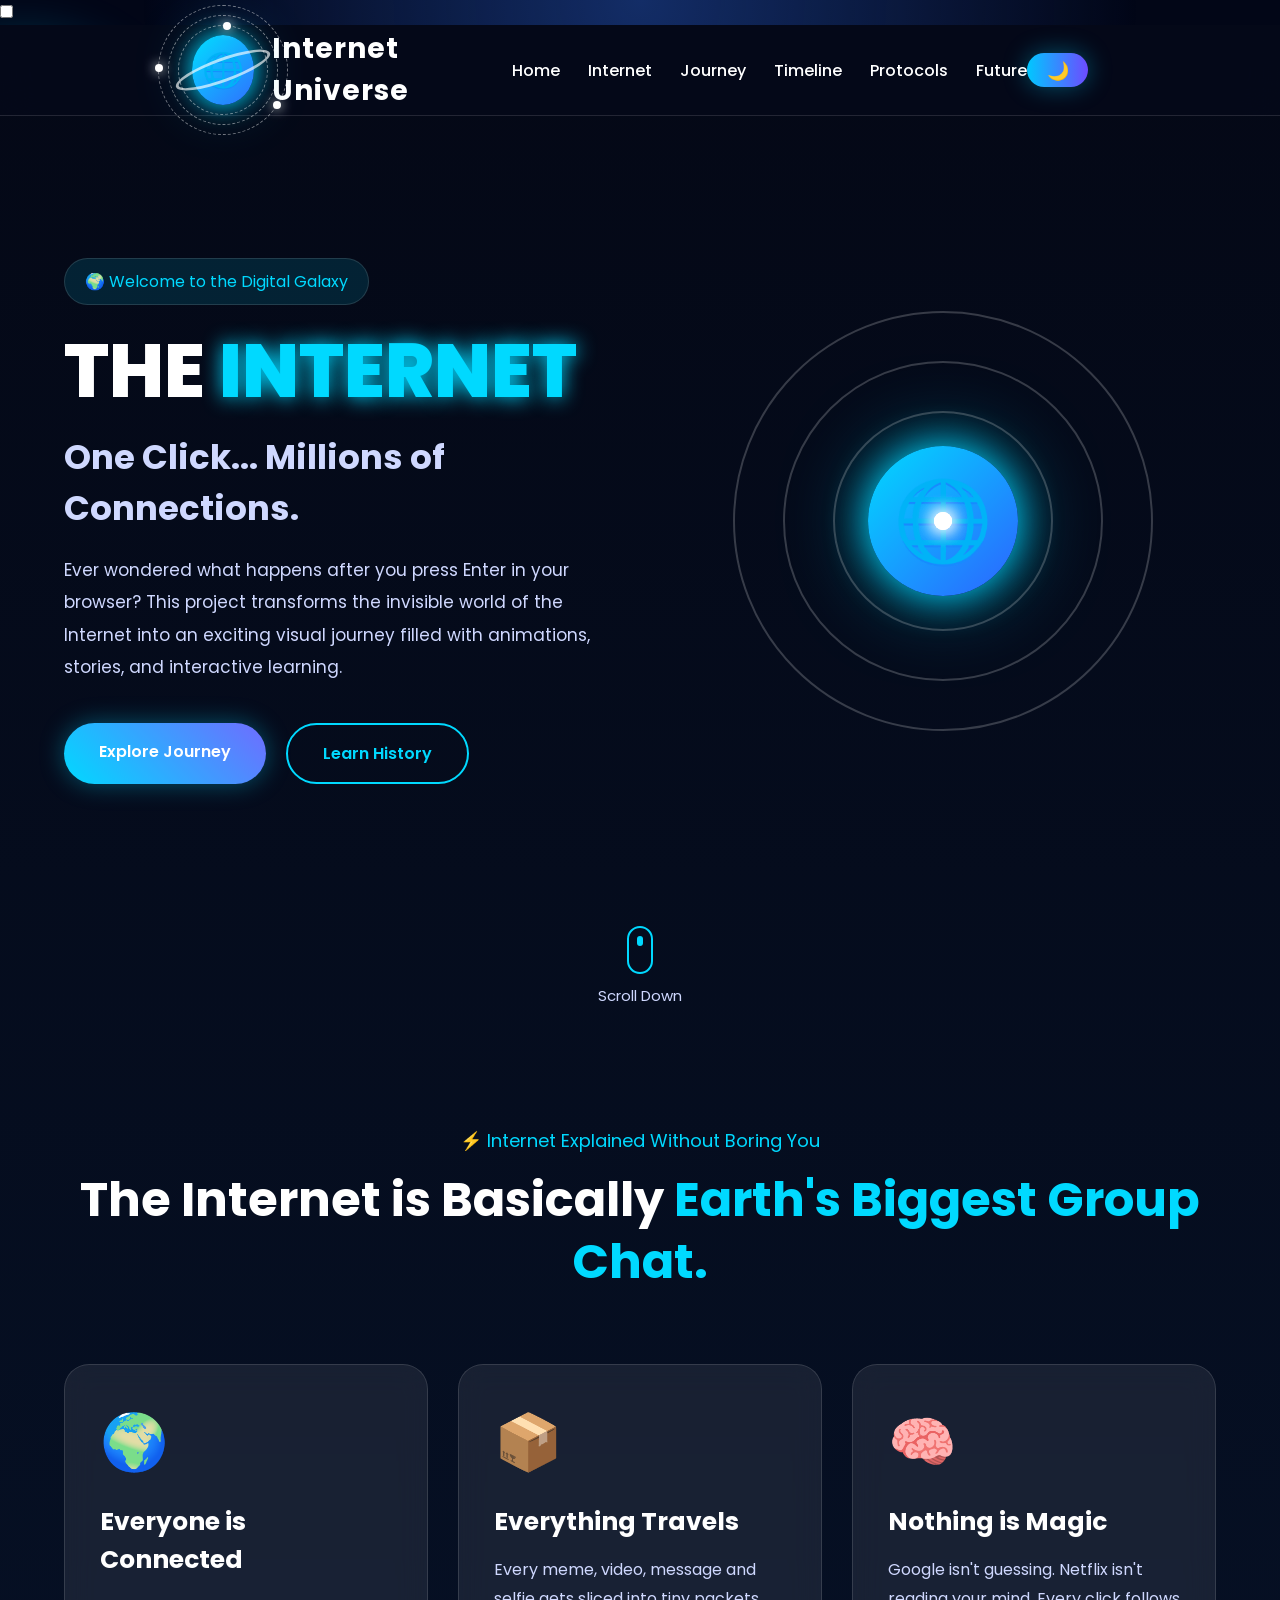
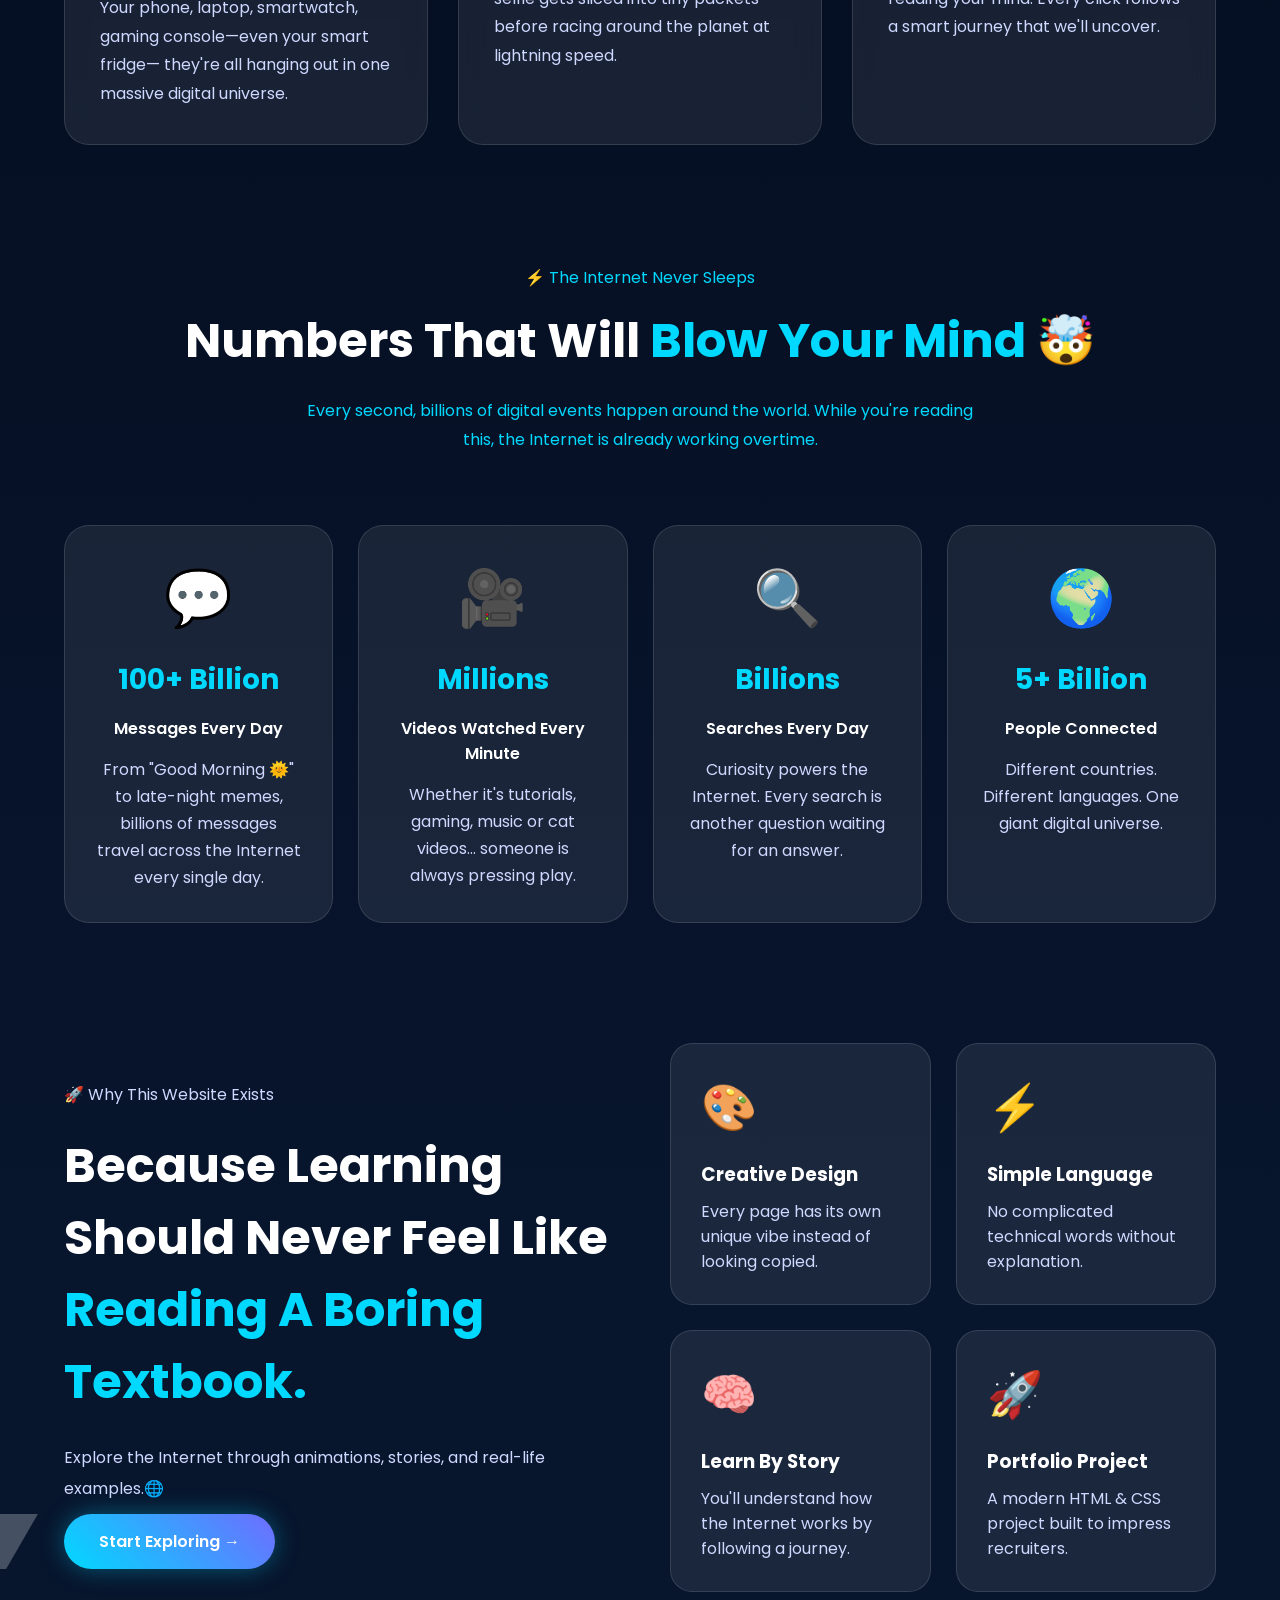
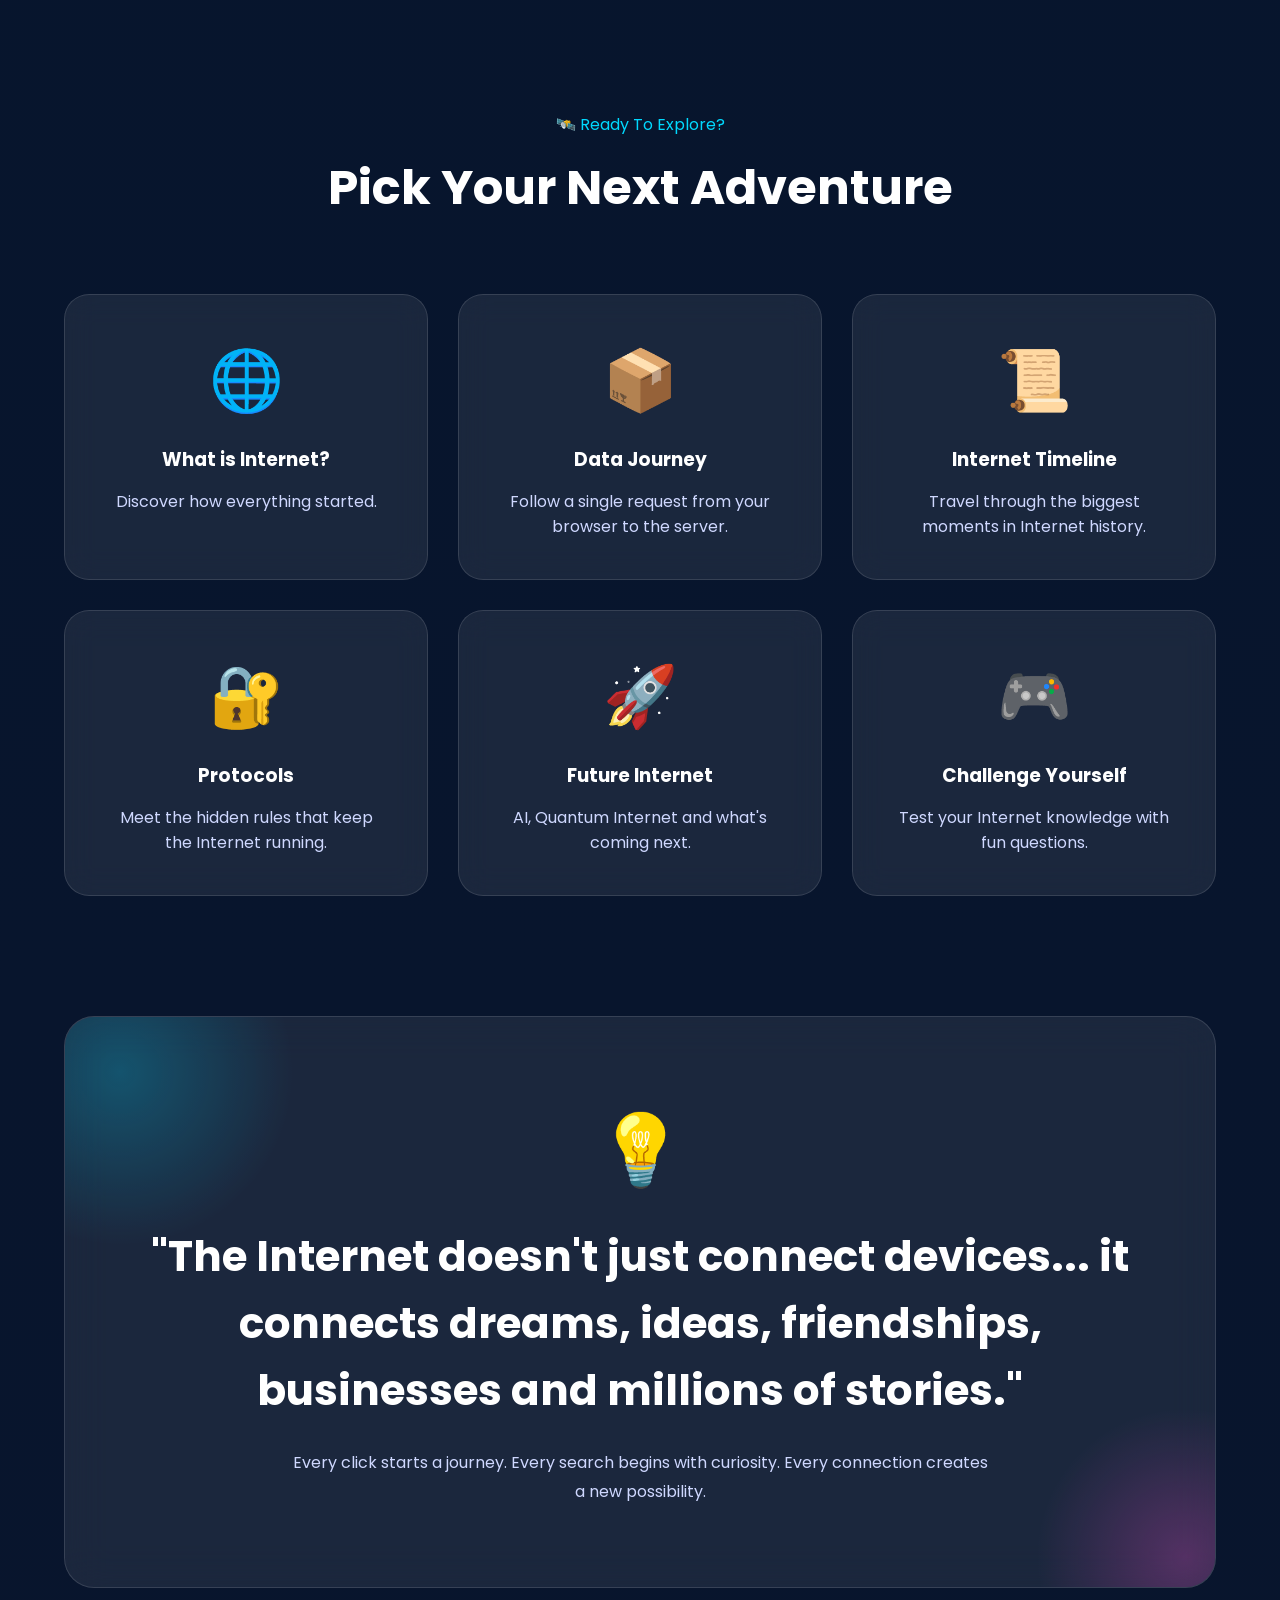
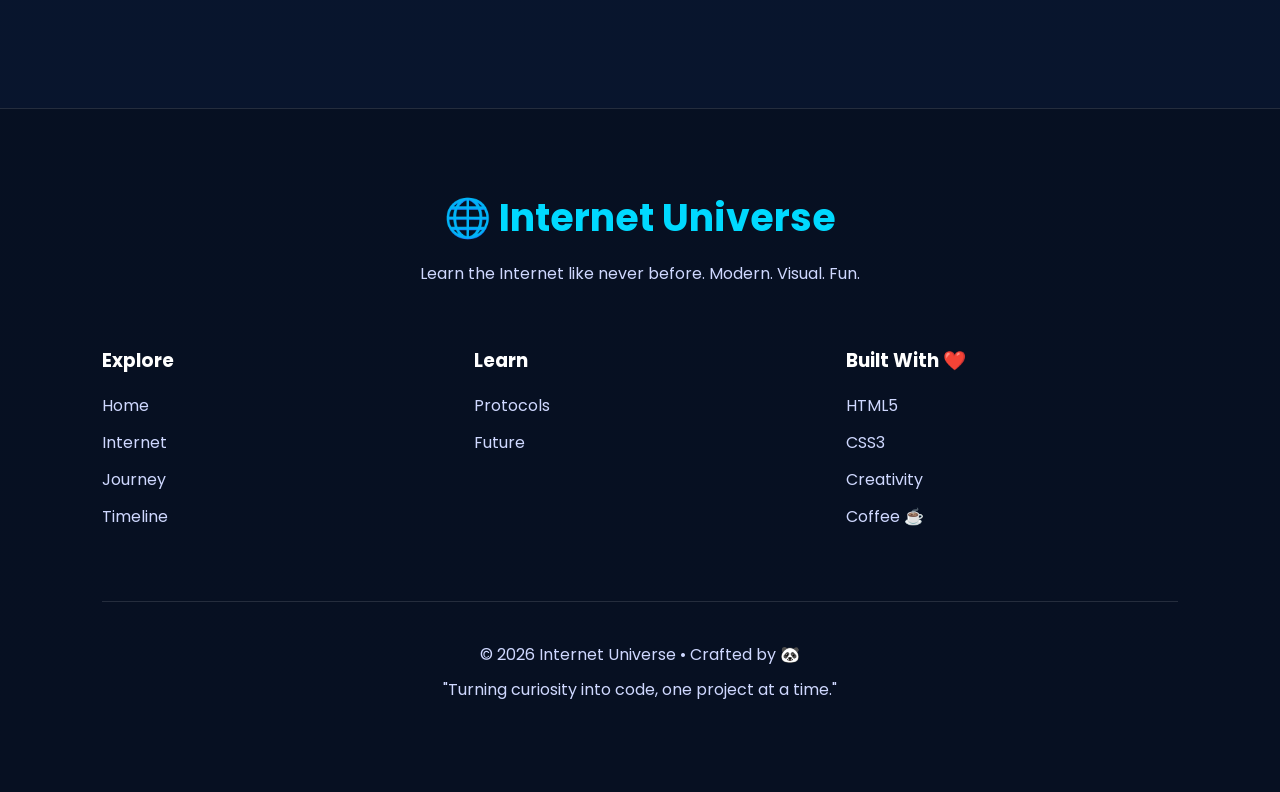
==== commit 2d26b924: "Update index.html" ====
--- a/index.html
+++ b/index.html
@@ -9,18 +9,16 @@
 </head>
 <body>
 
-    <!--========================
-        CSS Theme Toggle
-    =========================-->
-
-
- 
-     <body>
-
-<!-- Theme Toggle -->
+<!--==========================
+        THEME TOGGLE
+===========================-->
+
 <input type="checkbox" id="theme">
 
-<!-- Mobile Menu Toggle -->
+<!--==========================
+        MOBILE MENU TOGGLE
+===========================-->
+
 <input type="checkbox" id="nav-toggle" class="nav-toggle">
 
 <div class="website">
@@ -29,36 +27,83 @@
 
 <nav class="navbar">
 
+<!--==========================
+        LOGO
+===========================-->
+
 <div class="logo">
-<h1>🌐 Internet Universe</h1>
+
+<div class="planet">
+
+<h2>🌐</h2>
+
+<div class="ring"></div>
+
+<div class="orbit orbit1">
+<div class="dot dot1"></div>
 </div>
 
+<div class="orbit orbit2">
+<div class="dot dot2"></div>
+</div>
+
+<div class="orbit orbit3">
+<div class="dot dot3"></div>
+</div>
+
+</div>
+
+<h1>Internet Universe</h1>
+
+</div>
+
+<!--==========================
+        NAVIGATION
+===========================-->
+
 <ul class="nav-links">
 
 <li><a href="index.html">Home</a></li>
+
 <li><a href="about.html">Internet</a></li>
+
 <li><a href="data-travel.html">Journey</a></li>
+
 <li><a href="timeline.html">Timeline</a></li>
+
 <li><a href="protocols.html">Protocols</a></li>
+
 <li><a href="future.html">Future</a></li>
 
 </ul>
 
+<!--==========================
+        THEME BUTTON
+===========================-->
+
 <label for="theme" class="theme-btn">
+
 🌙
+
 </label>
 
+<!--==========================
+        HAMBURGER MENU
+===========================-->
+
 <label for="nav-toggle" class="menu-toggle">
+
 <span></span>
+
 <span></span>
+
 <span></span>
+
 </label>
 
 </nav>
 
 </header>
-              
- 
 
         <!--========================
            Animated Background
@@ -718,9 +763,6 @@
 </footer>
 
 </div>
-
-
-
 </body>
 
 </html>
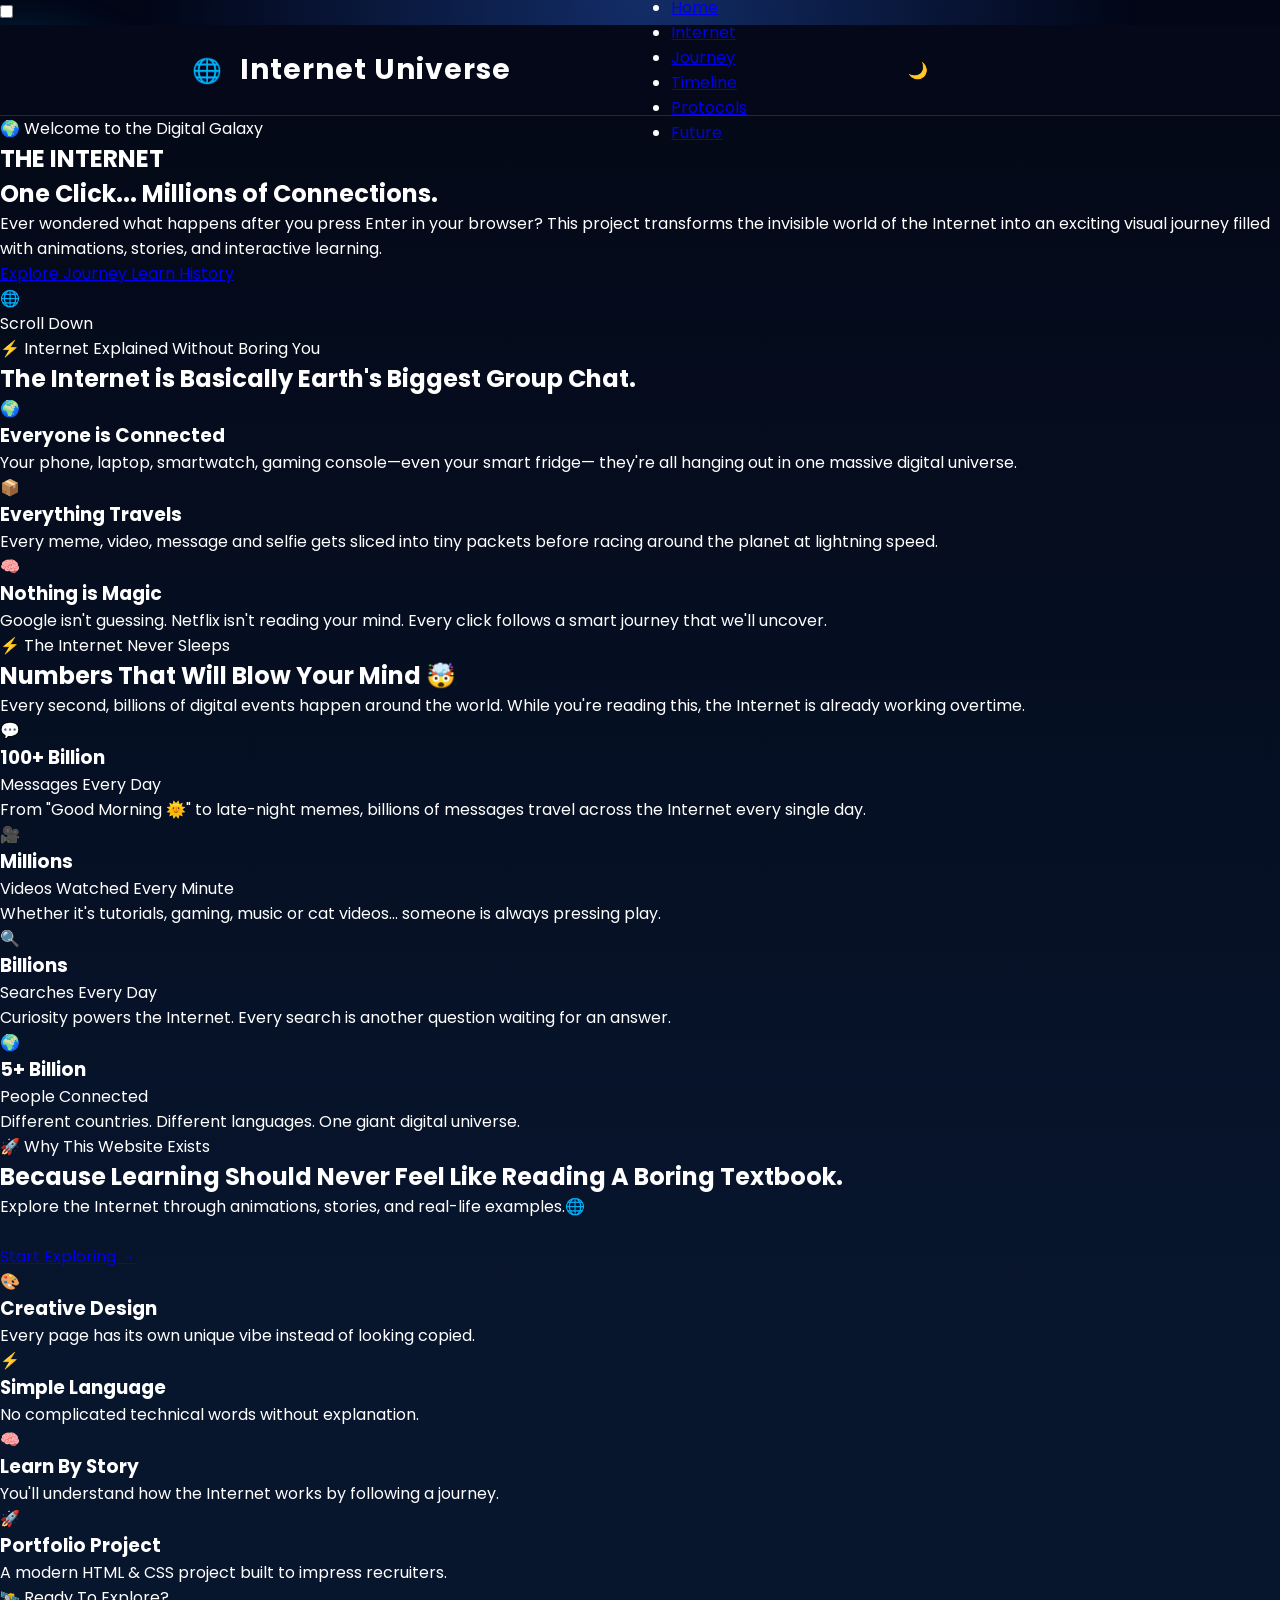
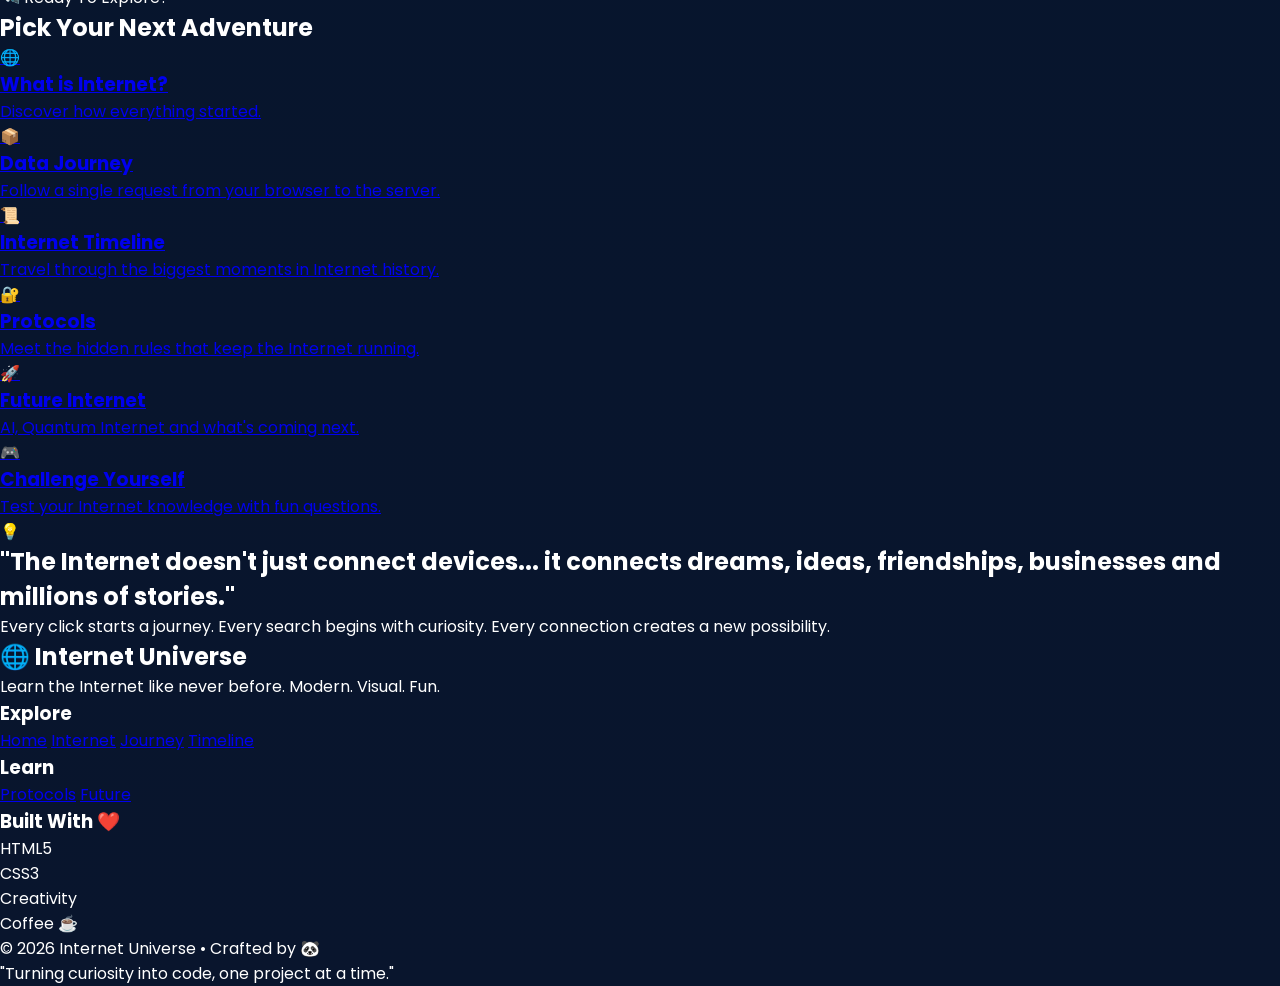
==== commit 440add48: "html" ====
--- a/index.html
+++ b/index.html
@@ -604,7 +604,7 @@
 <!--=========================================
         DEVELOPER SECTION
 ==========================================-->
-<!-- 
+<!--
 <section class="developer">
 
     <div class="developer-card">
@@ -638,9 +638,9 @@
         <p>
 
             Instead of creating another textbook-style website,
-            I wanted to build something that actually feels alive. -->
-
-        <!-- </p>
+            I wanted to build something that actually feels alive.
+
+        </p>
 
         <p>
 
@@ -650,8 +650,8 @@
             was built using only HTML & CSS.
 
             No JavaScript.
-            Just creativity, patience and lots of debugging 😂☕ -->
-<!-- 
+            Just creativity, patience and lots of debugging 😂☕
+
         </p>
 
         <div class="developer-tags">
@@ -670,7 +670,8 @@
 
     </div>
 
-</section> -->
+</section>
+-->
 
 <!--=========================================
                 FOOTER
@@ -708,7 +709,7 @@
 
             <a href="about.html">Internet</a>
 
-            <a href="data-journey.html">Journey</a>
+            <a href="data-travel.html">Journey</a>
 
             <a href="timeline.html">Timeline</a>
 
@@ -766,4 +767,3 @@
 </body>
 
 </html>
-
--- a/style.css
+++ b/style.css
@@ -402,12 +402,44 @@
     .navbar ul li a{
         font-size:16px;
     }
-
-    .theme-btn{
-        width:60px;
-        height:30px;
-        font-size:16px;
-    }
+.theme-btn{
+
+width:68px;
+
+height:34px;
+
+border-radius:50px;
+
+display:flex;
+
+justify-content:center;
+
+align-items:center;
+
+cursor:pointer;
+
+font-size:18px;
+
+background:linear-gradient(45deg,var(--primary),var(--secondary));
+
+color:#fff;
+
+transition:.4s;
+
+box-shadow:var(--shadow);
+
+}
+
+.theme-btn:hover{
+
+transform:scale(1.08);
+
+}
+
+#theme:checked~.website .theme-btn{
+
+background:linear-gradient(45deg,#ffb703,#ffd166);
+
 }
 
   
@@ -1800,170 +1832,221 @@
 
 }
 /*==========================================
-        MOBILE HAMBURGER NAVIGATION
-==========================================*/
-
-./*==========================================
-        MOBILE HAMBURGER NAVIGATION
-==========================================*/
-
-.nav-toggle,
-.menu-toggle {
-    display: none;
-}
-
-@media (max-width: 768px) {
-    .navbar {
-        position: relative;
-        width: 100%;
-        height: 90px;
-        padding: 0 20px;
-        flex-direction: row !important;
-        align-items: center;
-    }
-
-    /* Logo size */
-    .logo {
-        gap: 12px;
-    }
-
-    .logo h1 {
-        font-size: 20px;
-    }
-
-    .planet {
-        width: 55px;
-        height: 55px;
-    }
-
-    .planet h2 {
-        font-size: 26px;
-    }
-
-    .ring {
-        width: 80px;
-        height: 18px;
-    }
-
-    .orbit1 {
-        width: 70px;
-        height: 70px;
-    }
-
-    .orbit2 {
-        width: 90px;
-        height: 90px;
-    }
-
-    .orbit3 {
-        width: 110px;
-        height: 110px;
-    }
-
-    /* Hide checkbox */
-    .nav-toggle {
-        position: absolute;
-        opacity: 0;
-        pointer-events: none;
-    }
-
-    /* Three horizontal hamburger lines */
-    .menu-toggle {
-        display: flex;
-        position: absolute;
-        top: 50%;
-        right: 92px;
-        width: 36px;
-        height: 28px;
-        flex-direction: column;
-        justify-content: space-between;
-        cursor: pointer;
-        transform: translateY(-50%);
-    }
-
-    .menu-toggle span {
-        width: 36px;
-        height: 3px;
-        border-radius: 10px;
-        background: var(--text);
-        box-shadow: 0 0 10px rgba(0, 217, 255, .3);
-    }
-
-    /* Theme button on right */
-    .theme-btn {
-        width: 68px;
-        height: 34px;
-        margin-left: auto;
-        font-size: 16px;
-    }
-
-    /* Navigation links hidden initially */
-    .navbar .nav-links {
-        display: none !important;
-        position: absolute;
-        top: 100%;
-        left: 0;
-        width: 100%;
-        margin: 0;
-        padding: 12px 28px 20px;
-        flex-direction: column;
-        gap: 0;
-        list-style: none;
-        background: rgba(5, 8, 22, .98);
-        border-bottom: 1px solid var(--border);
-        box-shadow: 0 18px 30px rgba(0, 0, 0, .35);
-    }
-
-    .nav-links li {
-        width: 100%;
-    }
-
-    .nav-links li a {
-        display: block;
-        padding: 13px 0;
-        color: var(--text);
-        font-size: 16px;
-        text-decoration: none;
-    }
-
-    .nav-links li a:hover {
-        color: var(--primary);
-    }
-
-    /* Show links when hamburger is clicked */
-    #nav-toggle:checked ~ .website .navbar .nav-links {
-        display: flex !important;
-    }
-}
-
-@media (max-width: 480px) {
-    .navbar {
-        height: 78px;
-        padding: 0 15px;
-    }
-
-    .logo h1 {
-        font-size: 18px;
-    }
-
-    .planet {
-        width: 45px;
-        height: 45px;
-    }
-
-    .menu-toggle {
-        right: 76px;
-        width: 30px;
-        height: 24px;
-    }
-
-    .menu-toggle span {
-        width: 30px;
-    }
-
-    .theme-btn {
-        width: 56px;
-        height: 30px;
-        font-size: 14px;
-    }
-}
+        MOBILE HAMBURGER MENU
+==========================================*/
+
+.nav-toggle{
+display:none;
+}
+
+.menu-toggle{
+display:none;
+}
+
+@media (max-width:768px){
+
+.navbar{
+
+width:100%;
+height:80px;
+padding:0 20px;
+
+display:flex;
+justify-content:space-between;
+align-items:center;
+
+position:relative;
+
+}
+
+.menu-toggle{
+
+display:flex;
+
+flex-direction:column;
+
+justify-content:space-between;
+
+width:34px;
+height:24px;
+
+cursor:pointer;
+
+order:3;
+
+}
+
+.menu-toggle span{
+
+width:100%;
+height:3px;
+
+background:var(--text);
+
+border-radius:10px;
+
+transition:.4s;
+
+}
+
+.theme-btn{
+
+margin-left:auto;
+margin-right:20px;
+
+}
+
+.nav-links{
+
+position:absolute;
+
+top:80px;
+left:0;
+
+width:100%;
+
+background:var(--bg);
+
+display:flex;
+
+flex-direction:column;
+
+align-items:center;
+
+gap:0;
+
+overflow:hidden;
+
+max-height:0;
+
+transition:.5s;
+
+border-top:1px solid var(--border);
+
+box-shadow:0 15px 25px rgba(0,0,0,.2);
+
+}
+
+.nav-links li{
+
+width:100%;
+
+text-align:center;
+
+list-style:none;
+
+}
+
+.nav-links li a{
+
+display:block;
+
+padding:18px;
+
+color:var(--text);
+
+text-decoration:none;
+
+transition:.3s;
+
+}
+
+.nav-links li a:hover{
+
+background:rgba(255,255,255,.08);
+
+color:var(--primary);
+
+}
+
+#nav-toggle:checked~.website .nav-links{
+
+max-height:450px;
+
+}
+
+#nav-toggle:checked~.website .menu-toggle span:nth-child(1){
+
+transform:rotate(45deg) translateY(10px);
+
+}
+
+#nav-toggle:checked~.website .menu-toggle span:nth-child(2){
+
+opacity:0;
+
+}
+
+#nav-toggle:checked~.website .menu-toggle span:nth-child(3){
+
+transform:rotate(-45deg) translateY(-10px);
+
+}
+
+}
+
+/*==========================
+      SMALL MOBILE
+==========================*/
+
+@media(max-width:480px){
+
+.navbar{
+
+height:70px;
+
+padding:0 15px;
+
+}
+
+.logo h1{
+
+font-size:18px;
+
+}
+
+.planet{
+
+width:45px;
+height:45px;
+
+}
+
+.planet h2{
+
+font-size:22px;
+
+}
+
+.ring{
+
+width:65px;
+height:16px;
+
+}
+
+.theme-btn{
+
+width:55px;
+height:30px;
+
+font-size:14px;
+
+margin-right:15px;
+
+}
+
+.menu-toggle{
+
+width:30px;
+height:22px;
+
+}
+
+.nav-links{
+
+top:70px;
+
+}
+
+}
